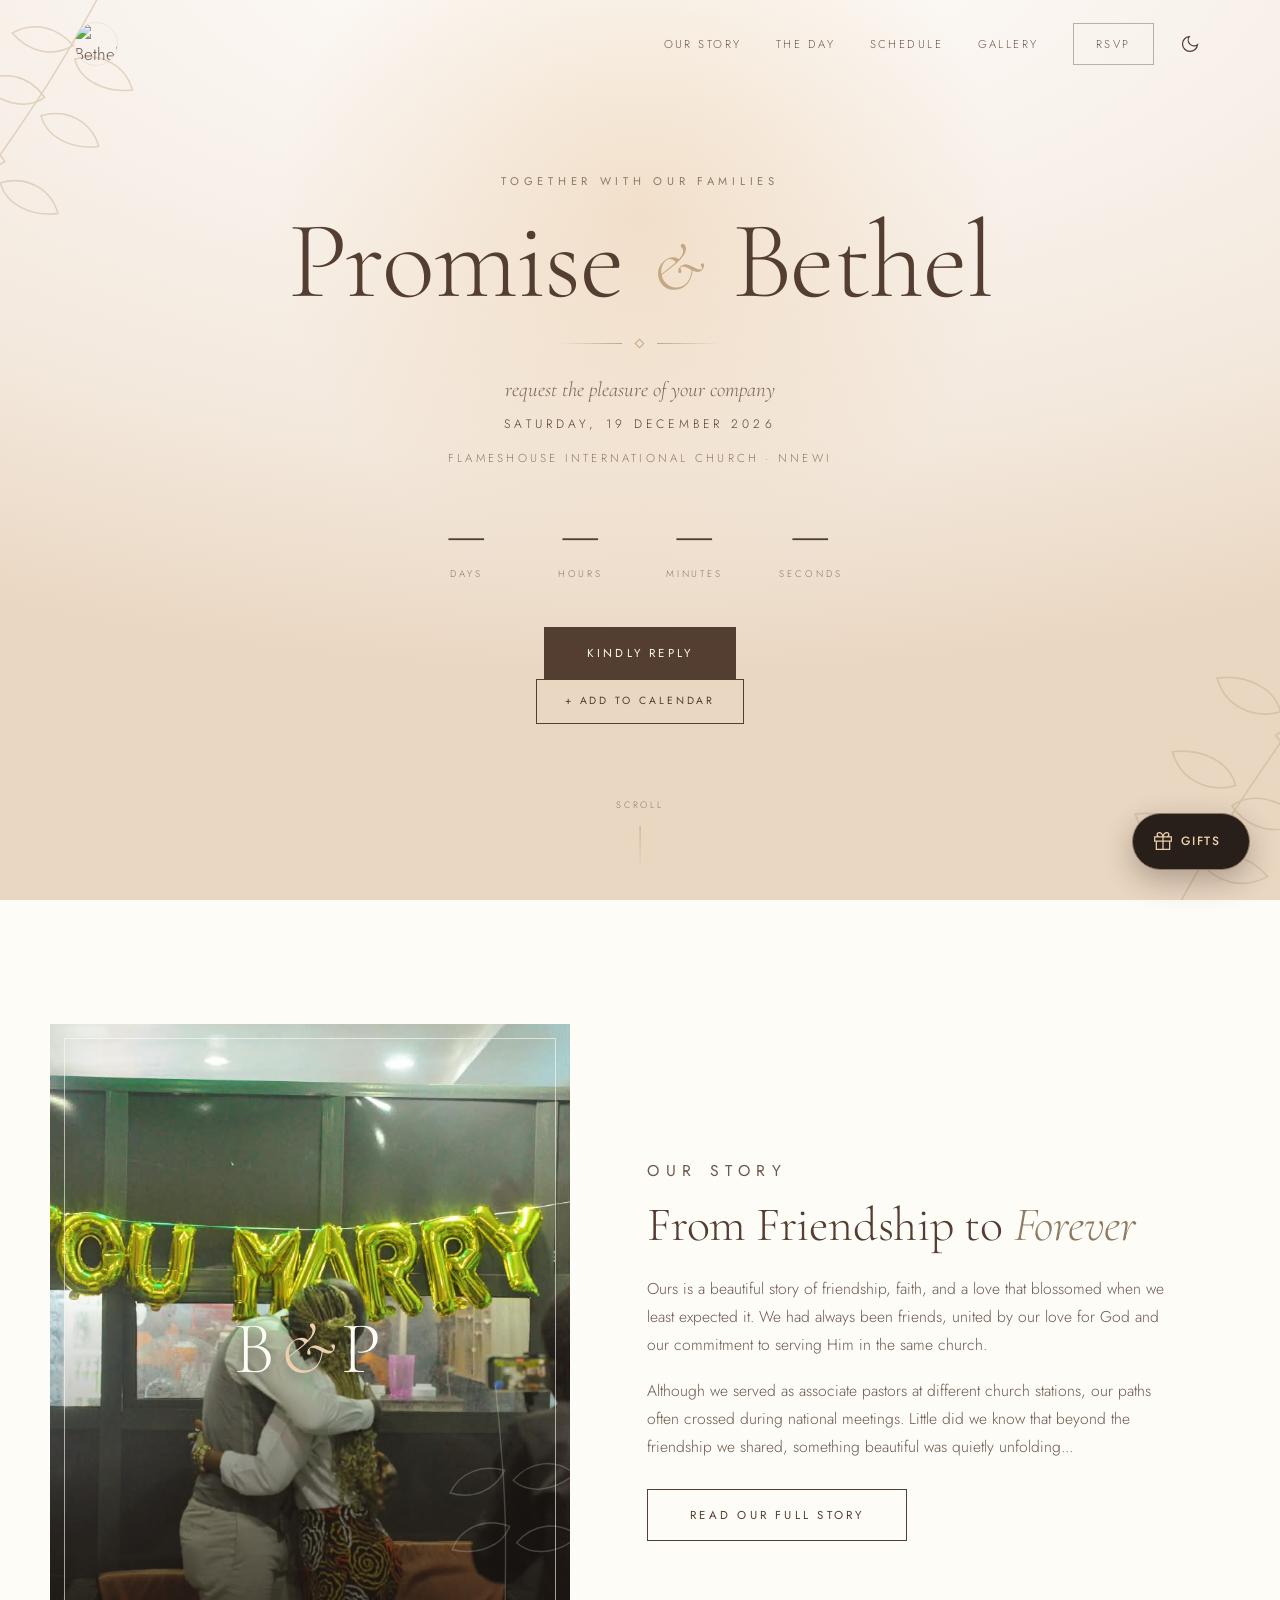
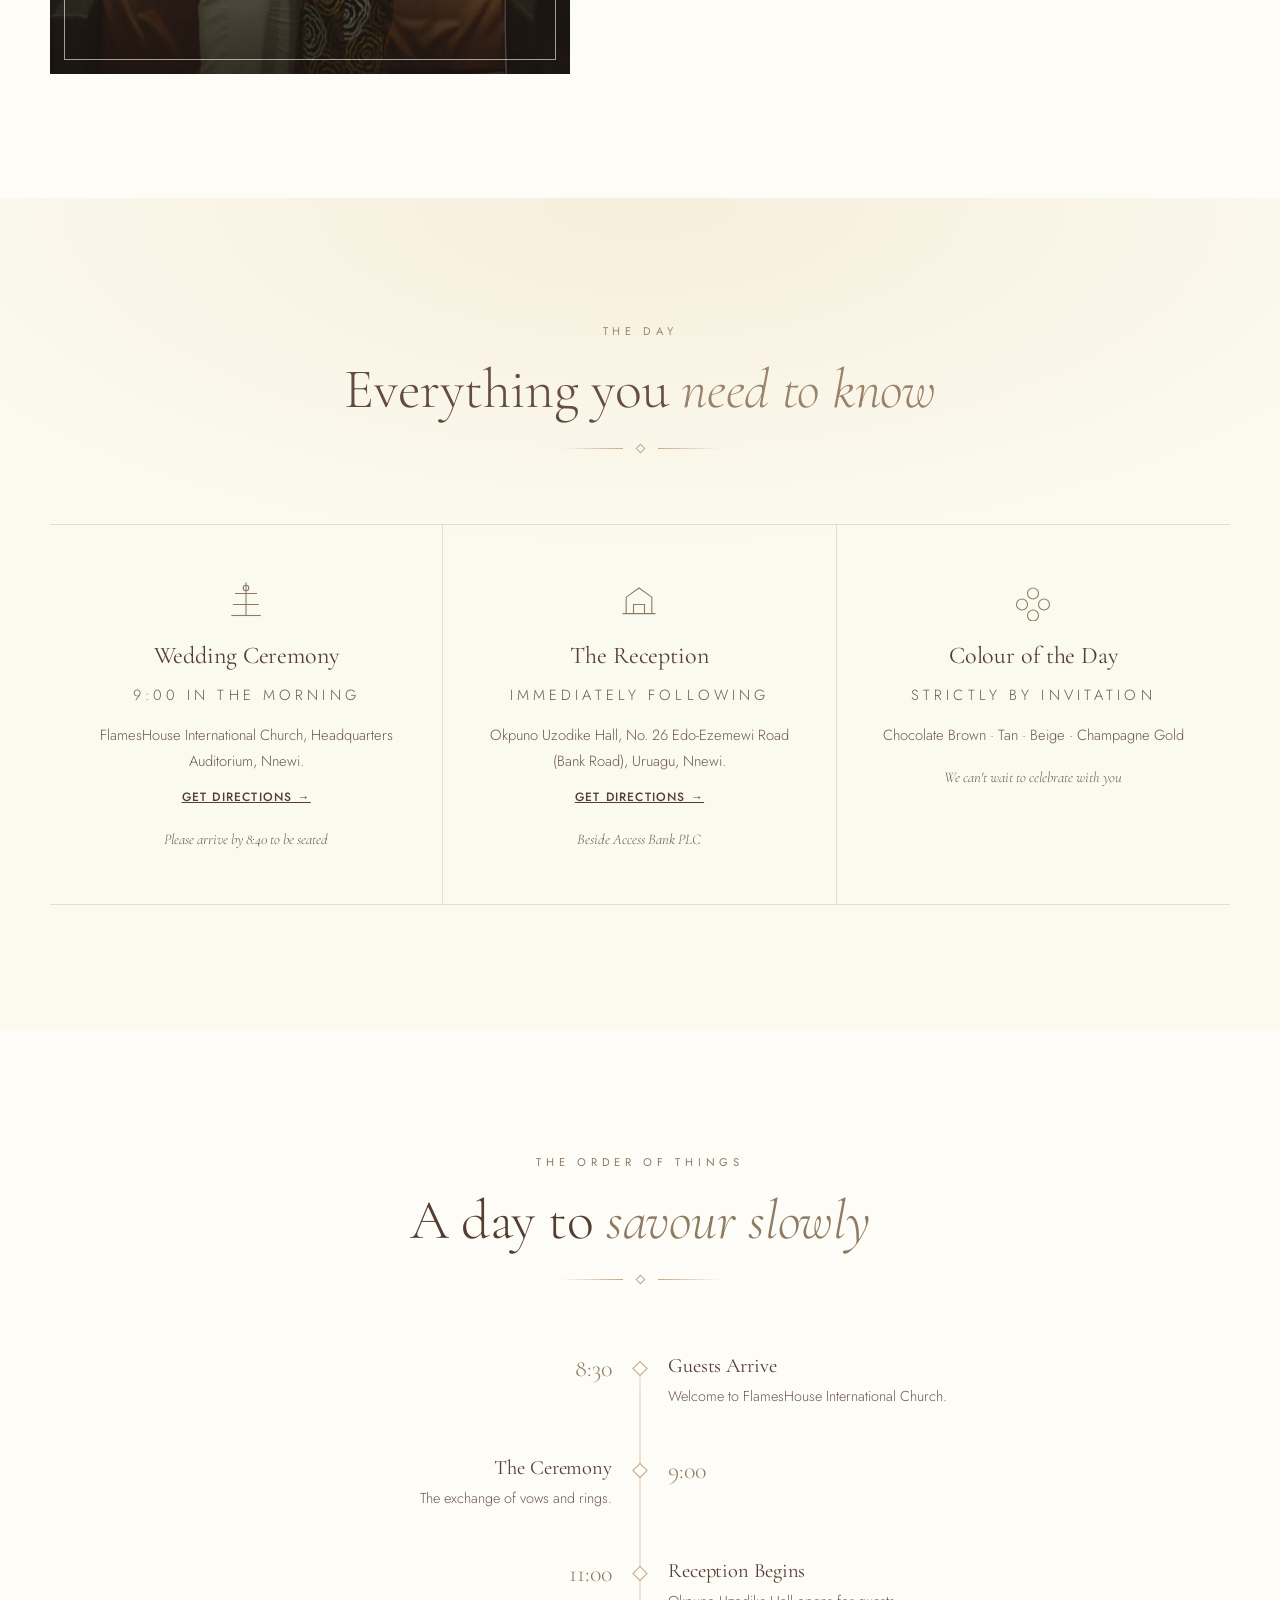
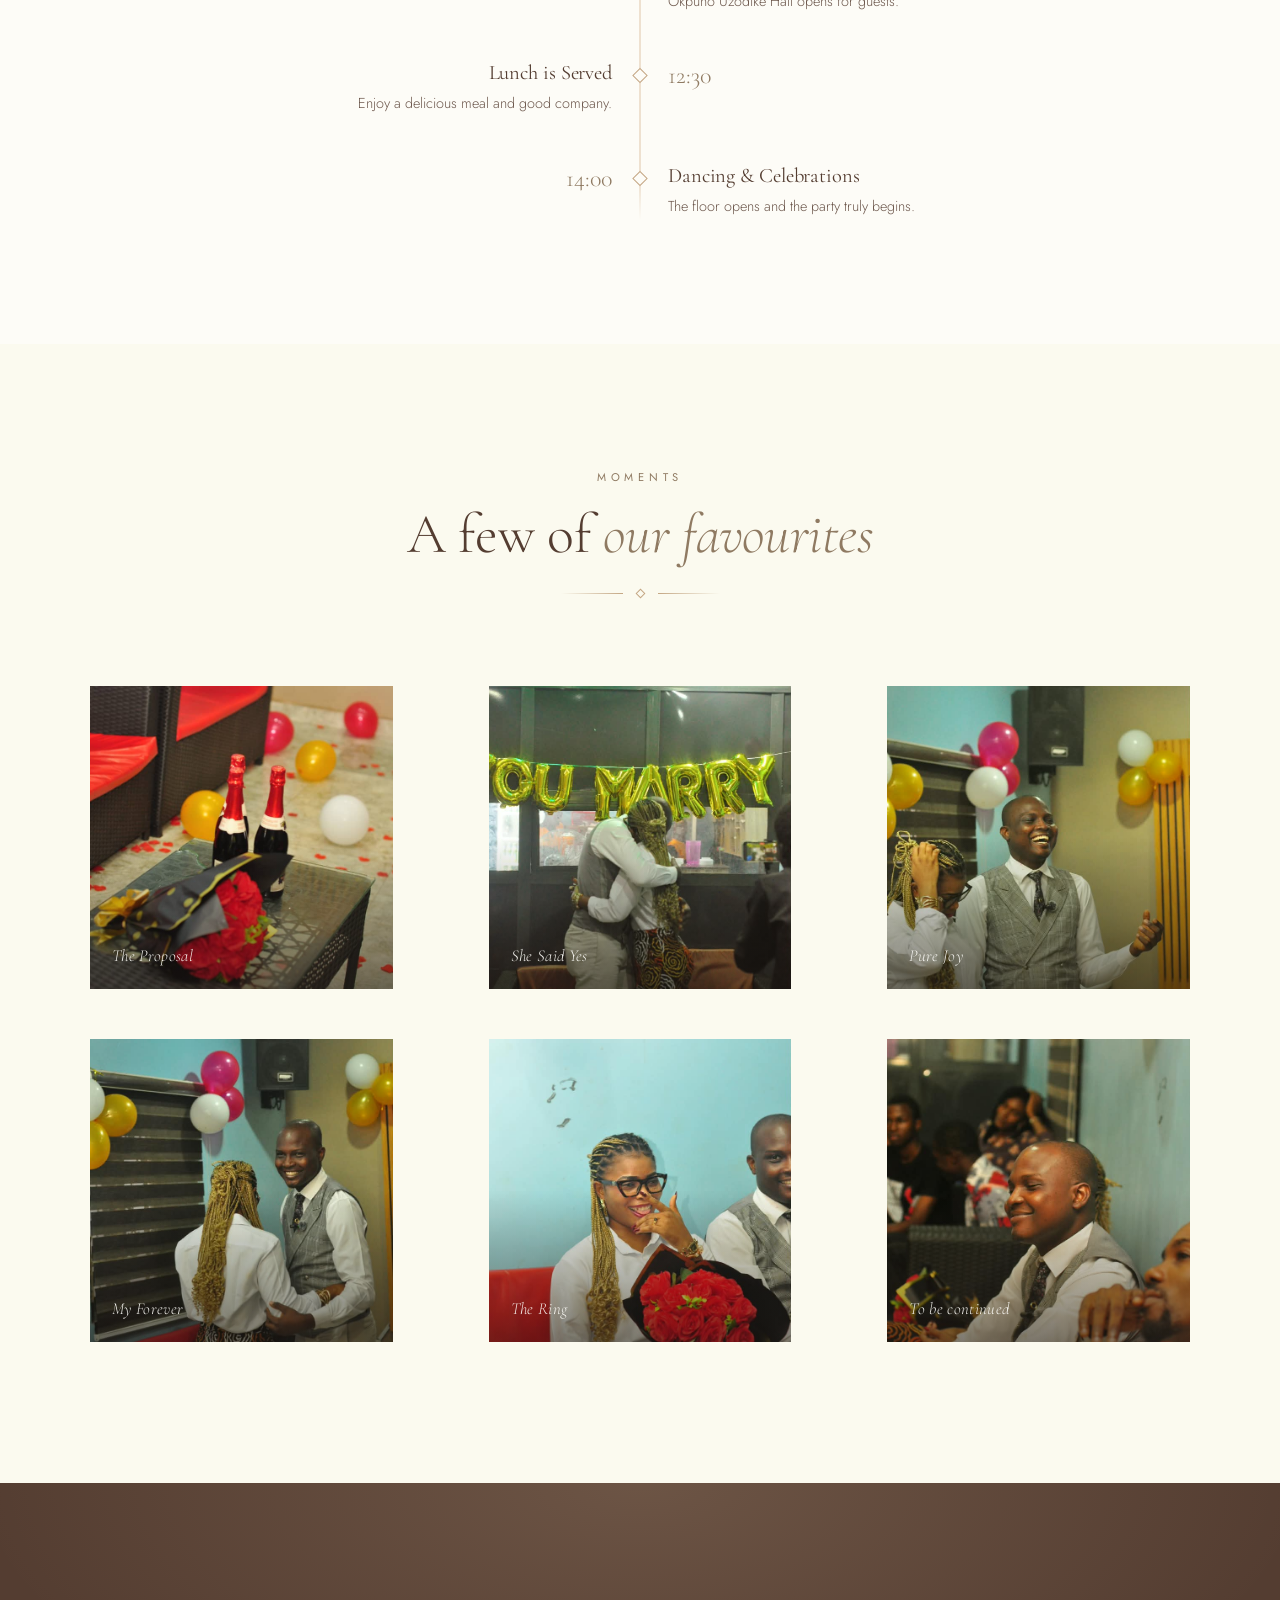
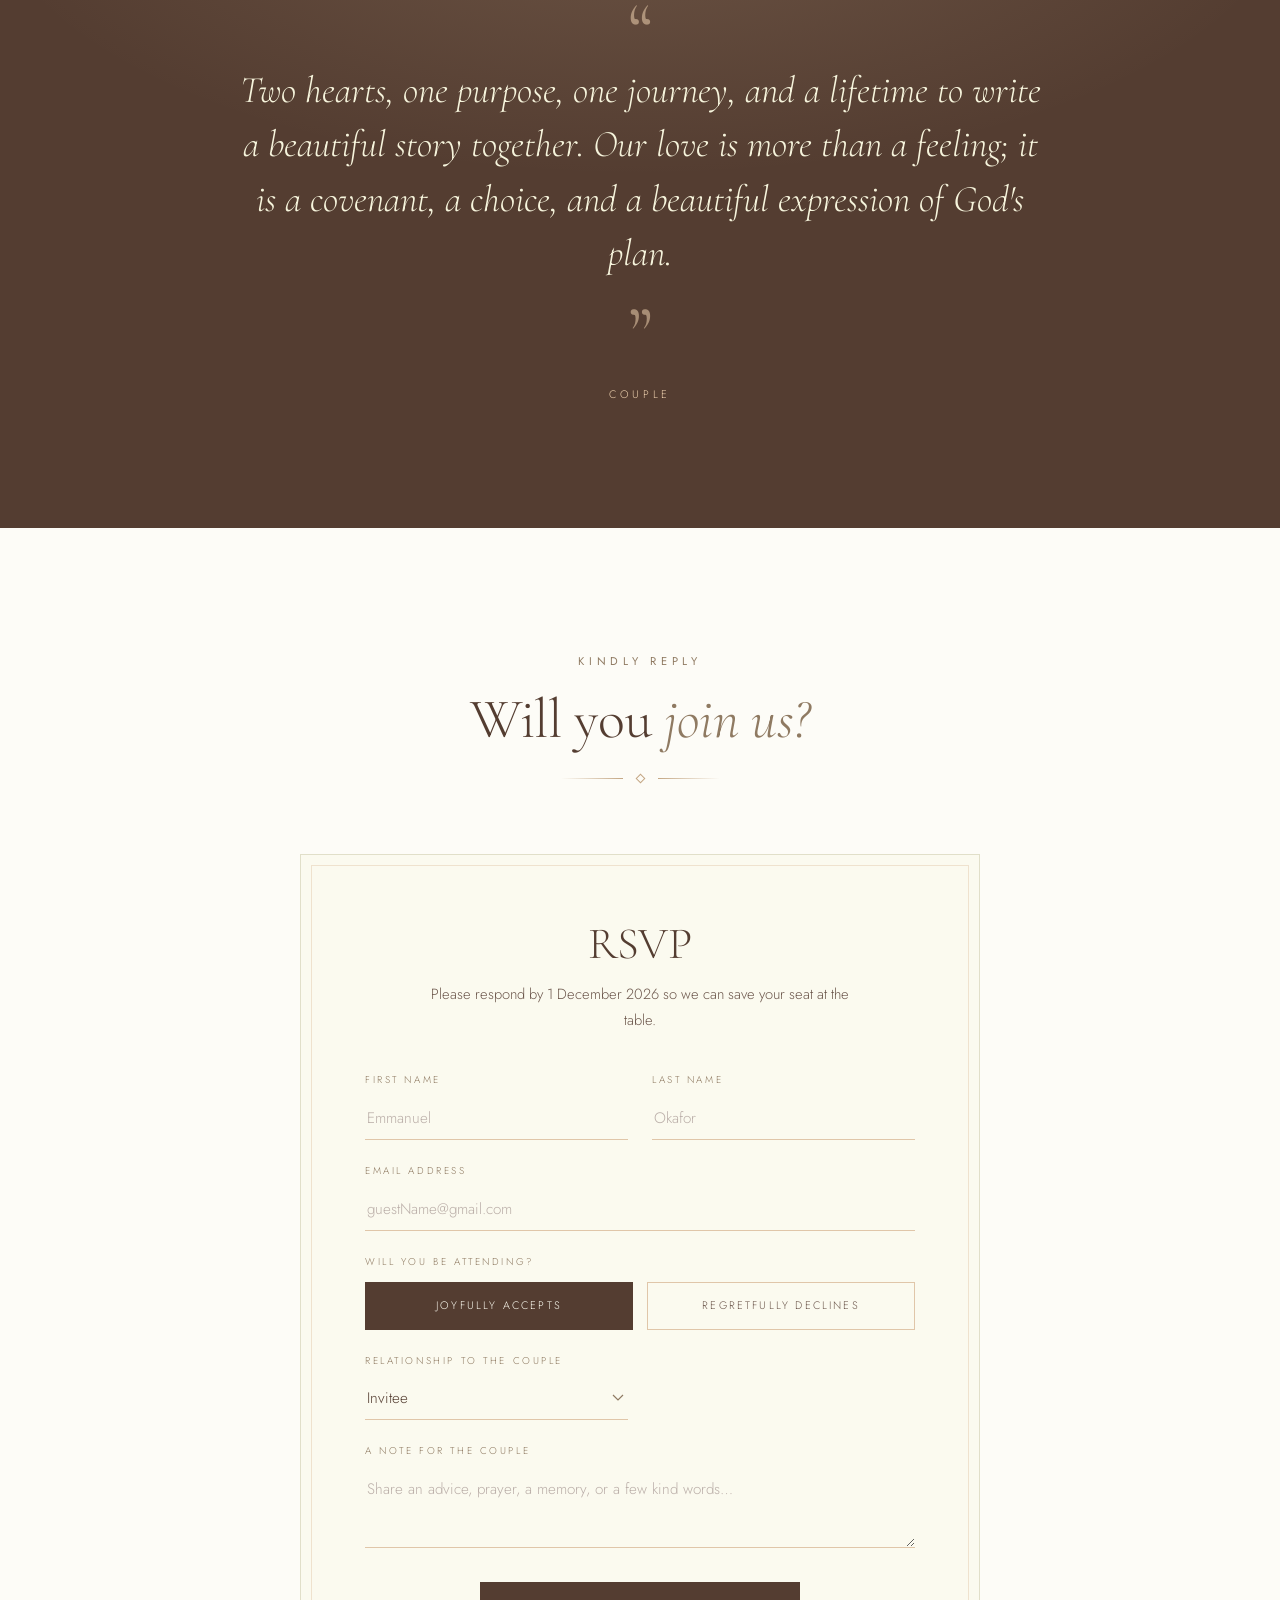
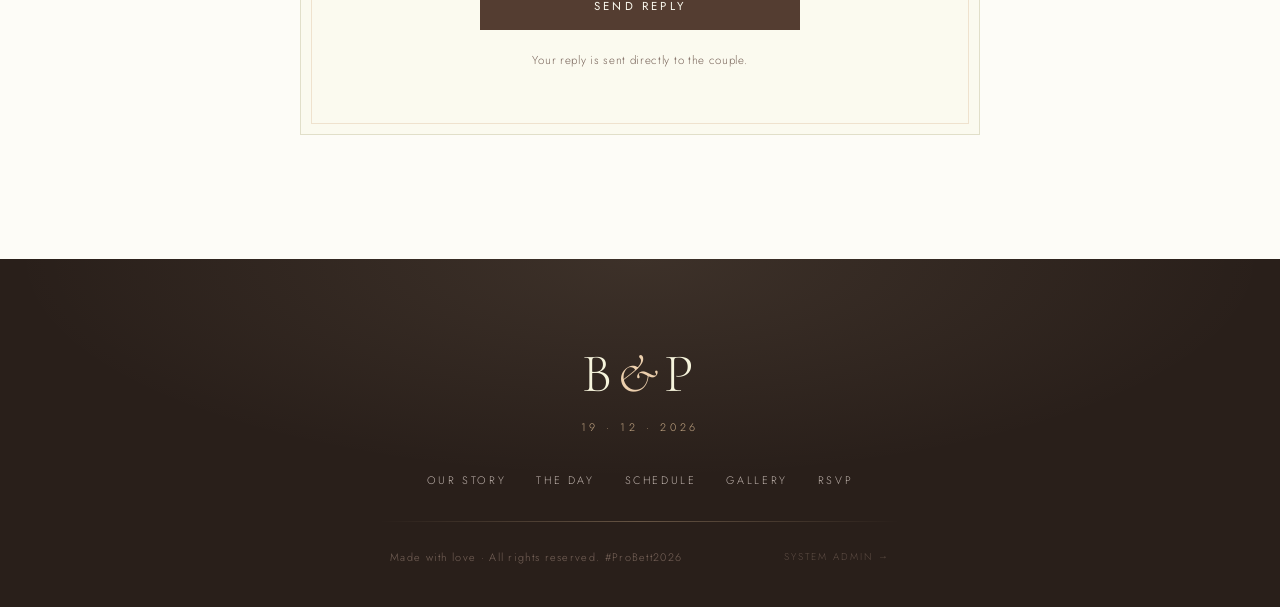
==== index.html @ 08c3052e "added pictures" ====
<!DOCTYPE html>
<html lang="en">
<head>
<meta charset="UTF-8">
<meta name="viewport" content="width=device-width, initial-scale=1">
<title>Promise &amp; Bethel — 19 December 2026</title>
<meta name="description" content="Promise & Bethel are getting married on 19 December 2026 at FlamesHouse International Church, Nnewi.">
  <!-- Open Graph / WhatsApp Link Previews -->
  <meta property="og:type" content="website">
  <meta property="og:title" content="Bethel & Promise — 19 December 2026">
  <meta property="og:description" content="You are cordially invited to celebrate the wedding of Bethel & Promise. Click to view the details and RSVP.">
  <meta property="og:image" content="https://probett-two.vercel.app/assets/images/og-image.png">
  <meta property="og:url" content="https://probett-two.vercel.app/">

<link rel="stylesheet" href="assets/css/style.css">
<link rel="preconnect" href="https://fonts.googleapis.com">
<link rel="preconnect" href="https://fonts.gstatic.com" crossorigin>
<link href="https://fonts.googleapis.com/css2?family=Cormorant+Garamond:ital,wght@0,300;0,400;0,500;0,600;1,300;1,400&family=Jost:wght@300;400;500&display=swap" rel="stylesheet">


</head>
<body>

<!-- ===================== NAV ===================== -->
<!-- Update your navigation container to look like this: -->
<header class="nav" id="nav">
  <div class="nav__inner">
    <a href="#top" class="nav__brand" aria-label="Bethel and Promise Home">
      <img src="assets/images/logo.jpg" alt="Bethel &amp; Promise" class="nav__logo">
    </a>
    
    <div style="display: flex; align-items: center; gap: 20px;">
      <nav class="nav__links" aria-label="Primary">
        <a href="#story">Our Story</a>
        <a href="#details">The Day</a>
        <a href="#schedule">Schedule</a>
        <a href="#gallery">Gallery</a>
        <a href="#rsvp" class="nav__cta">RSVP</a>
      </nav>

      <!-- Minimalist Theme Switcher Button -->
      <button id="themeToggle" class="theme-btn" aria-label="Toggle dark mode">
        <svg class="theme-icon theme-icon--sun" viewBox="0 0 24 24" fill="none" stroke="currentColor" stroke-width="1.5" aria-hidden="true">
          <circle cx="12" cy="12" r="5"/>
          <path d="M12 1v2M12 21v2M4.22 4.22l1.42 1.42M18.36 18.36l1.42 1.42M1 12h2M21 12h2M4.22 19.78l1.42-1.42M18.36 5.64l1.42-1.42"/>
        </svg>
        <svg class="theme-icon theme-icon--moon" viewBox="0 0 24 24" fill="none" stroke="currentColor" stroke-width="1.5" aria-hidden="true">
          <path d="M21 12.79A9 9 0 1 1 11.21 3 7 7 0 0 0 21 12.79z"/>
        </svg>
      </button>
    </div>

    <button class="nav__toggle" id="navToggle" aria-label="Open menu" aria-expanded="false" aria-controls="mobileMenu">
      <span></span><span></span><span></span>
    </button>
  </div>
</header>




<div class="mobile-menu" id="mobileMenu" aria-hidden="true">
  <a href="#story">Our Story</a>
  <a href="#details">The Day</a>
  <a href="#schedule">Schedule</a>
  <a href="#gallery">Gallery</a>
  <a href="registry.html">Registry</a> <!-- NEW -->
  <div class="mobile-menu__rule"></div>
  <a href="#rsvp">RSVP</a>
</div>

<!-- ===================== HERO ===================== -->
<main id="top">
<section class="hero" aria-label="Wedding announcement">
  <svg class="hero__sprig hero__sprig--tl" viewBox="0 0 120 260" fill="none" aria-hidden="true">
    <path d="M60 4C60 4 52 60 44 96C36 132 22 176 14 226" stroke="currentColor" stroke-width="1"/>
    <path d="M52 62C38 54 22 56 12 68C26 76 42 74 52 62Z" stroke="currentColor" stroke-width="1"/>
    <path d="M46 100C32 90 14 92 4 106C20 114 38 112 46 100Z" stroke="currentColor" stroke-width="1"/>
    <path d="M36 148C22 138 4 140 -6 154C10 162 28 160 36 148Z" stroke="currentColor" stroke-width="1"/>
    <path d="M56 70C70 60 88 62 98 76C82 84 64 82 56 70Z" stroke="currentColor" stroke-width="1"/>
    <path d="M48 112C62 102 80 104 90 118C74 126 56 124 48 112Z" stroke="currentColor" stroke-width="1"/>
    <path d="M38 162C52 152 70 154 80 168C64 176 46 174 38 162Z" stroke="currentColor" stroke-width="1"/>
  </svg>
  <svg class="hero__sprig hero__sprig--br" viewBox="0 0 120 260" fill="none" aria-hidden="true">
    <path d="M60 4C60 4 52 60 44 96C36 132 22 176 14 226" stroke="currentColor" stroke-width="1"/>
    <path d="M52 62C38 54 22 56 12 68C26 76 42 74 52 62Z" stroke="currentColor" stroke-width="1"/>
    <path d="M46 100C32 90 14 92 4 106C20 114 38 112 46 100Z" stroke="currentColor" stroke-width="1"/>
    <path d="M36 148C22 138 4 140 -6 154C10 162 28 160 36 148Z" stroke="currentColor" stroke-width="1"/>
    <path d="M56 70C70 60 88 62 98 76C82 84 64 82 56 70Z" stroke="currentColor" stroke-width="1"/>
    <path d="M48 112C62 102 80 104 90 118C74 126 56 124 48 112Z" stroke="currentColor" stroke-width="1"/>
    <path d="M38 162C52 152 70 154 80 168C64 176 46 174 38 162Z" stroke="currentColor" stroke-width="1"/>
  </svg>

  <div class="hero__content">
    <p class="eyebrow reveal">Together with our families</p>
    <h1 class="hero__names reveal" style="--d:.08s">
      Promise <span class="amp">&amp;</span> Bethel
    </h1>
    <div class="divider reveal" style="--d:.14s"><span></span><i></i><span></span></div>
    <p class="hero__sub reveal" style="--d:.18s">request the pleasure of your company</p>
    <p class="hero__date reveal" style="--d:.24s">Saturday, 19 December 2026</p>
<p class="hero__venue reveal" style="--d:.28s">FlamesHouse International Church &middot; Nnewi</p>

    <div class="countdown reveal" id="countdown" style="--d:.34s" aria-label="Countdown to the wedding">
      <div class="countdown__item"><span class="countdown__num" data-unit="days">—</span><span class="countdown__label">Days</span></div>
      <div class="countdown__item"><span class="countdown__num" data-unit="hours">—</span><span class="countdown__label">Hours</span></div>
      <div class="countdown__item"><span class="countdown__num" data-unit="minutes">—</span><span class="countdown__label">Minutes</span></div>
      <div class="countdown__item"><span class="countdown__num" data-unit="seconds">—</span><span class="countdown__label">Seconds</span></div>
    </div>

    <a href="#rsvp" class="btn btn--solid reveal" style="--d:.3s">Kindly Reply</a>
        <div class="reveal" style="--d:.3s; margin-bottom: 24px;">
      <a href="https://calendar.google.com/calendar/render?action=TEMPLATE&text=Bethel+%26+Promise+Wedding&dates=20261219T080000Z/20261219T140000Z&details=We+cordially+invite+you+to+the+wedding+of+Bethel+and+Promise.+We+can%27t+wait+to+celebrate+with+you!&location=FlamesHouse+International+Church,+Nnewi" target="_blank" rel="noopener" class="btn" style="font-size: 0.65rem; padding: 12px 28px;">
        + Add to Calendar
      </a>
    </div>
  </div>

  <div class="scroll-cue" aria-hidden="true">Scroll</div>
</section>

<!-- ===================== STORY ===================== -->
<section class="section" id="story">
  <div class="container story">
        <div class="story__frame reveal">
      <!-- Placeholder image (Flowers & Wine) -->
      <img src="assets/images/image2.jpeg" alt="Bethel & Promise Story" class="story__img" loading="lazy">
      
      <!-- Fixed monogram to B&P -->
      <span class="story__monogram">B<span>&amp;</span>P</span>
      
      <svg class="sprig" viewBox="0 0 120 260" fill="none" aria-hidden="true">
        <path d="M60 4C60 4 52 60 44 96C36 132 22 176 14 226" stroke="currentColor" stroke-width="1"/>
        <path d="M52 62C38 54 22 56 12 68C26 76 42 74 52 62Z" stroke="currentColor" stroke-width="1"/>
        <path d="M46 100C32 90 14 92 4 106C20 114 38 112 46 100Z" stroke="currentColor" stroke-width="1"/>
        <path d="M56 70C70 60 88 62 98 76C82 84 64 82 56 70Z" stroke="currentColor" stroke-width="1"/>
        <path d="M48 112C62 102 80 104 90 118C74 126 56 124 48 112Z" stroke="currentColor" stroke-width="1"/>
      </svg>
    </div>

    <div class="story__body reveal" style="--d:.1s">
      <p class="eyebrow">Our Story</p>
      <h2>From Friendship to <em>Forever</em></h2>
      
      <p>Ours is a beautiful story of friendship, faith, and a love that blossomed when we least expected it. We had always been friends, united by our love for God and our commitment to serving Him in the same church.</p>
      
      <p>Although we served as associate pastors at different church stations, our paths often crossed during national meetings. Little did we know that beyond the friendship we shared, something beautiful was quietly unfolding...</p>
      
      <a href="our_story.html" class="btn" style="margin-top: 10px;">Read Our Full Story</a>
    </div>
  </div>
</section>

<!-- ===================== DETAILS ===================== -->
<section class="section details" id="details">
  <div class="container">
    <div class="sec-head reveal">
      <p class="eyebrow">The Day</p>
      <h2 class="sec-title">Everything you <em>need to know</em></h2>
      <div class="divider"><span></span><i></i><span></span></div>
    </div>

    <div class="details__grid">
            <!-- Ceremony Card -->
      <article class="detail-card reveal">
        <div class="detail-card__icon">
          <svg viewBox="0 0 48 48" fill="none" stroke="currentColor" stroke-width="1.2" aria-hidden="true">
            <path d="M24 6v36M12 18h24M10 30h28"/>
            <circle cx="24" cy="12" r="3"/>
            <path d="M8 42h32"/>
          </svg>
        </div>
        <h3>Wedding Ceremony</h3>
        <p class="detail-card__time">9:00 in the morning</p>
        <p>FlamesHouse International Church, Headquarters Auditorium, Nnewi.</p>
        <a href="https://maps.google.com/?q=FlamesHouse+International+Church,+Nnewi" target="_blank" rel="noopener" style="display: inline-block; margin-top: 12px; font-size: 0.75rem; text-transform: uppercase; letter-spacing: 0.1em; color: var(--choco); text-decoration: underline; font-weight: 500;">Get Directions &rarr;</a>
        <p class="detail-card__note">Please arrive by 8:40 to be seated</p>
      </article>

      <!-- Reception Card -->
      <article class="detail-card reveal" style="--d:.08s">
        <div class="detail-card__icon">
          <svg viewBox="0 0 48 48" fill="none" stroke="currentColor" stroke-width="1.2" aria-hidden="true">
            <path d="M10 40V22l14-10 14 10v18"/>
            <path d="M18 40V30h12v10"/>
            <path d="M6 40h36"/>
          </svg>
        </div>
        <h3>The Reception</h3>
        <p class="detail-card__time">Immediately following</p>
        <p>Okpuno Uzodike Hall, No. 26 Edo-Ezemewi Road (Bank Road), Uruagu, Nnewi.</p>
        <a href="https://maps.google.com/?q=Okpuno+Uzodike+Hall,+Nnewi" target="_blank" rel="noopener" style="display: inline-block; margin-top: 12px; font-size: 0.75rem; text-transform: uppercase; letter-spacing: 0.1em; color: var(--choco); text-decoration: underline; font-weight: 500;">Get Directions &rarr;</a>
        <p class="detail-card__note">Beside Access Bank PLC</p>
      </article>

      <!-- Colors Card (Replacing Getting There) -->
      <article class="detail-card reveal" style="--d:.16s">
        <div class="detail-card__icon">
          <svg viewBox="0 0 48 48" fill="none" stroke="currentColor" stroke-width="1.2" aria-hidden="true">
            <path d="M12 36a6 6 0 1 0 0-12 6 6 0 0 0 0 12Z"/>
            <path d="M24 24a6 6 0 1 0 0-12 6 6 0 0 0 0 12Z"/>
            <path d="M36 36a6 6 0 1 0 0-12 6 6 0 0 0 0 12Z"/>
            <path d="M24 48a6 6 0 1 0 0-12 6 6 0 0 0 0 12Z"/>
          </svg>
        </div>
        <h3>Colour of the Day</h3>
        <p class="detail-card__time">Strictly by invitation</p>
        <p>Chocolate Brown &middot; Tan &middot; Beige &middot; Champagne Gold</p>
        <p class="detail-card__note">We can't wait to celebrate with you</p>
      </article>
    </div>
  </div>
</section>

<!-- ===================== SCHEDULE ===================== -->
<section class="section schedule" id="schedule">
  <div class="container">
    <div class="sec-head reveal">
      <p class="eyebrow">The Order of Things</p>
      <h2 class="sec-title">A day to <em>savour slowly</em></h2>
      <div class="divider"><span></span><i></i><span></span></div>
    </div>

    <div class="timeline">
            <div class="tl-item reveal">
        <div class="tl-item__dot"></div>
        <div class="tl-item__time">8:30</div>
        <div class="tl-item__body">
          <h3>Guests Arrive</h3>
          <p>Welcome to FlamesHouse International Church.</p>
        </div>
      </div>

      <div class="tl-item reveal" style="--d:.06s">
        <div class="tl-item__dot"></div>
        <div class="tl-item__time">9:00</div>
        <div class="tl-item__body">
          <h3>The Ceremony</h3>
          <p>The exchange of vows and rings.</p>
        </div>
      </div>

      <div class="tl-item reveal" style="--d:.12s">
        <div class="tl-item__dot"></div>
        <div class="tl-item__time">11:00</div>
        <div class="tl-item__body">
          <h3>Reception Begins</h3>
          <p>Okpuno Uzodike Hall opens for guests.</p>
        </div>
      </div>

      <div class="tl-item reveal" style="--d:.18s">
        <div class="tl-item__dot"></div>
        <div class="tl-item__time">12:30</div>
        <div class="tl-item__body">
          <h3>Lunch is Served</h3>
          <p>Enjoy a delicious meal and good company.</p>
        </div>
      </div>

      <div class="tl-item reveal" style="--d:.24s">
        <div class="tl-item__dot"></div>
        <div class="tl-item__time">14:00</div>
        <div class="tl-item__body">
          <h3>Dancing &amp; Celebrations</h3>
          <p>The floor opens and the party truly begins.</p>
        </div>
      </div>
    </div>
  </div>
</section>

<!-- ===================== GALLERY ===================== -->
<section class="section gallery" id="gallery">
  <div class="container">
    <div class="sec-head reveal">
      <p class="eyebrow">Moments</p>
      <h2 class="sec-title">A few of <em>our favourites</em></h2>
      <div class="divider"><span></span><i></i><span></span></div>
    </div>

    <div class="gallery__grid">
      <figure class="gallery__item gallery__item--a reveal">
        <img src="assets/images/image1.jpeg" alt="Champagne and roses" loading="lazy">
        <span>The Proposal</span>
      </figure>
      
      <figure class="gallery__item gallery__item--b reveal" style="--d:.06s">
        <img src="assets/images/image2.jpeg" alt="She said yes" loading="lazy">
        <span>She Said Yes</span>
      </figure>
      
      <figure class="gallery__item gallery__item--c reveal" style="--d:.12s">
        <img src="assets/images/image3.jpeg" alt="Laughing together" loading="lazy">
        <span>Pure Joy</span>
      </figure>
      
      <figure class="gallery__item gallery__item--d reveal" style="--d:.18s">
        <img src="assets/images/image4.jpeg" alt="Embracing" loading="lazy">
        <span>My Forever</span>
      </figure>
      
      <figure class="gallery__item gallery__item--e reveal" style="--d:.24s">
        <img src="assets/images/image7.jpeg" alt="Showing the ring" loading="lazy">
        <span>The Ring</span>
      </figure>
      
      <figure class="gallery__item gallery__item--f reveal" style="--d:.3s">
        <img src="assets/images/image9.jpeg" alt="Celebrating together" loading="lazy">
        <span>To be continued</span>
      </figure>
    </div>
  </div>
</section>

<!-- ===================== QUOTE ===================== -->
<section class="section quote">
  <div class="container quote__inner reveal">
    <span class="quote__mark" aria-hidden="true">&ldquo;</span>
    <blockquote>Two hearts, one purpose, one journey, and a lifetime to write a beautiful story together. Our love is more than a feeling; it is a covenant, a choice, and a beautiful expression of God's plan.</blockquote><br>
    <span class="quote__mark" aria-hidden="true">&rdquo;</span>
    <cite>Couple</cite>
  </div>
</section>

<!-- ===================== RSVP ===================== -->
<section class="section rsvp" id="rsvp">
  <div class="container">
    <div class="sec-head reveal">
      <p class="eyebrow">Kindly Reply</p>
      <h2 class="sec-title">Will you <em>join us?</em></h2>
      <div class="divider"><span></span><i></i><span></span></div>
    </div>

    <div class="rsvp__wrap reveal">
      <div class="rsvp__head">
        <h2>RSVP</h2>
        <p>Please respond by 1 December 2026 so we can save your seat at the table.</p>
      </div>

      <form id="rsvpForm" novalidate>
        <div class="form-grid">
          <div class="field">
            <label for="firstName">First name</label>
            <input type="text" id="firstName" name="firstName" placeholder="Emmanuel" required>
          </div>
          <div class="field">
            <label for="lastName">Last name</label>
            <input type="text" id="lastName" name="lastName" placeholder="Okafor" required>
          </div>
          <div class="field field--full">
            <label for="email">Email address</label>
            <input type="email" id="email" name="email" placeholder="guestName@gmail.com" required>
          </div>
          <div class="field field--full">
            <label>Will you be attending?</label>
            <div class="radio-row">
              <label class="radio-pill">
                <input type="radio" name="attending" value="yes" checked>
                <span>Joyfully accepts</span>
              </label>
              <label class="radio-pill">
                <input type="radio" name="attending" value="no">
                <span>Regretfully declines</span>
              </label>
            </div>
          </div>
          <div class="field">
            <label for="relationship">Relationship to the couple</label>
              <select id="relationship" name="relationship">
                <option value="groom_friend">Groom's friend</option>
                <option value="bride_friend">Bride's friend</option>
                <option value="fhi_member">Member of FHI</option>
                <option value="invitee" selected>Invitee</option>
                <option value="minister">Minister</option>
                <option value="official">Official</option>
                <option value="groom_family">Groom's Family</option>
                <option value="bride_family">Bride's Family</option>
              </select>
          </div>
          
          <div class="field field--full">
            <label for="message">A note for the couple</label>
            <textarea id="message" name="message" placeholder="Share an advice, prayer, a memory, or a few kind words…" ></textarea>
          </div>
        </div>

        <div class="rsvp__submit">
          <button type="submit" class="btn btn--solid">Send Reply</button>
        </div>
        <p class="form-note">Your reply is sent directly to the couple.</p>
      </form>

        <div class="form-success" id="formSuccess" role="status" aria-live="polite">
        <h3>Thank you, <span id="successName">friend</span>.</h3>
        <p>Your reply has been noted with joy. We cannot wait to celebrate with you.</p>
        <p style="margin-top: 16px; font-size: 0.85rem;">
          <a href="registry.html" style="color: var(--tan-600); text-decoration: underline; font-weight: 400;">View our Gift Registry &rarr;</a>
        </p>
      </div>
    </div>
  </div>
</section>
</main>

<!-- ===================== FOOTER ===================== -->
<footer class="footer">
  <div class="footer__inner">
    <div class="footer__mono">B<span>&amp;</span>P</div>
    <p class="footer__date">19 &middot; 12 &middot; 2026</p>
    
    <div class="footer__links">
      <a href="#story">Our Story</a>
      <a href="#details">The Day</a>
      <a href="#schedule">Schedule</a>
      <a href="#gallery">Gallery</a>
      <a href="#rsvp">RSVP</a>
    </div>

    <div class="footer__rule"></div>

    <div class="footer__meta-row" style="display: flex; justify-content: space-between; align-items: center; width: 100%; max-width: 520px; margin: 0 auto; padding: 0 10px;">
      <p class="footer__copy">Made with love &middot; All rights reserved. #ProBett2026</p>
   
      
      <a href="admin-login.html" class="footer__admin-link" style="font-size: .62rem; letter-spacing: .2em; text-transform: uppercase; color: var(--choco-300); transition: color .35s var(--ease);">
        System Admin &rarr;
      </a>
    </div>
  </div>
</footer><!-- Failsafe: only fires if main.js hasn't revealed anything within 1.2s -->
<script>
  setTimeout(function(){
    if (document.querySelectorAll('.reveal.in').length === 0) {
      document.querySelectorAll('.reveal').forEach(function(el){ el.classList.add('in'); });
    }
  }, 1200);
</script>
<script src="https://unpkg.com/@supabase/supabase-js@2"></script>
<script src="assets/js/supabase.js"></script>
<script src="assets/js/main.js"></script>

  <!-- FLOATING REGISTRY BUTTON (Desktop/Tablet) -->
  <a href="registry.html" class="floating-registry" id="floatingRegistry">
    <svg class="floating-registry__icon" viewBox="0 0 24 24" fill="none" stroke="currentColor" stroke-width="1.5">
      <path d="M20 12v10H4V12M2 7h20v5H2zM12 22V7M12 7H7.5a2.5 2.5 0 0 1 0-5C11 2 12 7 12 7zM12 7h4.5a2.5 2.5 0 0 0 0-5C13 2 12 7 12 7z"/>
    </svg>
    <span class="floating-registry__label">Gifts</span>
    <span class="floating-registry__text">Your presence is enough, but if you wish to bless us...</span>
  </a>
</body>
</html>
---- assets/css/style.css ----
:root{
  /* chocolate */
  --choco-900:#191310;
  --choco-800:#291f1a;
  --choco-700:#352821;
  --choco-600:#3b2c24;
  --choco-500:#47342a;
  --choco:#543D31;
  --choco-400:#6d584d;
  --choco-300:#79655b;
  --choco-200:#bbafa9;
  --choco-100:#e3dedc;

  /* tan */
  --tan-100:#f3e8dc;
  --tan-200:#ead7c2;
  --tan-300:#e0c6a9;
  --tan:#D6B690;
  --tan-400:#c4a784;
  --tan-600:#8f7a62;

  /* beige */
  --beige-50:#fdfcf7;
  --beige-100:#fbfaef;
  --beige-200:#f6f4dc;
  --beige-300:#e1dfc9;

  /* champagne gold */
  --gold:#ECCFAD;
  --gold-300:#d8bd9e;

  --serif:'Cormorant Garamond',Georgia,'Times New Roman',serif;
  --sans:'Jost',-apple-system,BlinkMacSystemFont,'Segoe UI',sans-serif;
  --max:1180px;
  --ease:cubic-bezier(.22,.68,.28,1);
}

/* ============================================================
   BASE
   ============================================================ */
*,*::before,*::after{box-sizing:border-box;}
html{scroll-behavior:smooth;-webkit-text-size-adjust:100%;}
body{
  margin:0;
  font-family:var(--sans);
  font-weight:300;
  font-size:17px;
  line-height:1.78;
  color:var(--choco-400);
  background:var(--beige-50);
  overflow-x:hidden;
  -webkit-font-smoothing:antialiased;
}
body.no-scroll{overflow:hidden;}
img,svg{display:block;max-width:100%;}
a{color:inherit;text-decoration:none;}
button{font-family:inherit;}
h1,h2,h3,h4{
  font-family:var(--serif);
  font-weight:400;
  color:var(--choco);
  margin:0;
  line-height:1.12;
  letter-spacing:-.005em;
}
p{margin:0;}
section[id]{scroll-margin-top:84px;}

/* ============================================================
   HELPERS
   ============================================================ */
.container{max-width:var(--max);margin:0 auto;width:100%;}
.section{padding:clamp(72px,10vw,124px) 24px;position:relative;}

.eyebrow{
  font-family:var(--sans);
  font-size:.7rem;
  font-weight:400;
  letter-spacing:.42em;
  text-transform:uppercase;
  color:var(--tan-600);
  margin-bottom:16px;
}
.sec-head{text-align:center;max-width:740px;margin:0 auto clamp(42px,6vw,72px);}
.sec-title{font-size:clamp(2rem,4.6vw,3.5rem);font-weight:300;}
.sec-title em{font-style:italic;color:var(--tan-600);}

.divider{display:flex;align-items:center;justify-content:center;gap:14px;margin:24px auto;}
.divider span{display:block;height:1px;width:62px;background:linear-gradient(90deg,transparent,var(--tan-400));}
.divider span:last-child{background:linear-gradient(90deg,var(--tan-400),transparent);}
.divider i{display:block;width:7px;height:7px;border:1px solid var(--tan-400);transform:rotate(45deg);}
.divider--light span{background:linear-gradient(90deg,transparent,rgba(236,207,173,.7));}
.divider--light span:last-child{background:linear-gradient(90deg,rgba(236,207,173,.7),transparent);}
.divider--light i{border-color:rgba(236,207,173,.7);}

/* buttons */
.btn{
  display:inline-block;
  padding:15px 42px;
  font-family:var(--sans);
  font-size:.72rem;
  font-weight:400;
  letter-spacing:.28em;
  text-transform:uppercase;
  border:1px solid var(--choco);
  color:var(--choco);
  background:transparent;
  cursor:pointer;
  transition:background .45s var(--ease),color .45s var(--ease),border-color .45s var(--ease),transform .45s var(--ease);
}
.btn:hover{background:var(--choco);color:var(--beige-100);}
.btn--solid{background:var(--choco);color:var(--beige-100);}
.btn--solid:hover{background:var(--choco-700);border-color:var(--choco-700);}
.btn--gold{background:var(--gold);border-color:var(--gold);color:var(--choco-700);}
.btn--gold:hover{background:var(--beige-200);border-color:var(--beige-200);color:var(--choco-700);}
.btn--solid:active{transform: scale(1.1);}

/* reveal */
.reveal{
  opacity:0;
  transform:translateY(26px);
  transition:opacity .95s var(--ease),transform .95s var(--ease);
  transition-delay:var(--d,0s);
}
.reveal.in{opacity:1;transform:none;}

/* ============================================================
   NAVIGATION
   ============================================================ */
.nav {
  position: fixed;
  top: 0;
  left: 0;
  width: 100%;
  z-index: 100;
  padding: 22px 0;
  transition: top .45s var(--ease), padding .45s var(--ease), background .45s var(--ease), box-shadow .45s var(--ease);
}

.nav.is-scrolled {
  top: 30px;
  padding: 10px 0;
}

.nav__inner {
  max-width: var(--max);
  margin: 0 auto;
  padding: 0 24px;
  display: flex;
  align-items: center;
  justify-content: space-between;
  gap: 24px;
  width: 100%;
  transition: background .45s var(--ease), padding .45s var(--ease), border-radius .45s var(--ease), border .45s var(--ease), box-shadow .45s var(--ease);
}

.nav.is-scrolled .nav__inner {
  background: rgba(253, 252, 247, 0.95);
  -webkit-backdrop-filter: blur(14px);
  backdrop-filter: blur(14px);
  padding: 10px 24px;
  border-radius: 100px;
  border: 1px solid rgba(84, 61, 49, 0.12);
  box-shadow: 0 12px 34px rgba(84, 61, 49, 0.06);
}
/* Brand Identity Custom Logo */
.nav__logo {
  height: 44px;
  width: 44px;
  object-fit: cover;
  border-radius: 50%;
  border: 1px solid rgba(236, 207, 173, 0.4);
  display: block;
  transition: transform 0.3s var(--ease);
  
  /* THE FIX: Force it to stay a perfect circle and never shrink */
  flex-shrink: 0; 
  aspect-ratio: 1 / 1; 
}
/* ============================================================
   MOBILE FIXES FOR ADMIN PORTAL NAVIGATION
   ============================================================ */
   
/* 1. Lock the logo's parent container so it never crushes */
.nav__brand {
  flex-shrink: 0;
  display: block;
}

/* Force the logo to maintain its exact size */
.nav__logo {
  min-width: 44px;
  min-height: 44px;
}

/* 2. On smaller screens, hide the long email to save space */
@media (max-width: 820px) {
  /* Hide the email badge on mobile */
  .admin-user-badge {
    display: none !important;
  }
  
  /* Tighten the gap on the right side */
  .nav__inner > div {
    gap: 12px !important;
  }
  
  /* Make the Sign Out button slightly smaller so it fits */
  #logoutBtn {
    padding: 8px 12px !important;
    font-size: 0.6rem !important;
  }
}
.nav__logo:hover {
  transform: scale(1.05);
}

.nav__links {
  display: flex;
  align-items: center;
  gap: 34px;
}
.nav__links a {
  font-size: .71rem;
  letter-spacing: .22em;
  text-transform: uppercase;
  color: var(--choco-400);
  position: relative;
  padding: 4px 0;
  transition: color .35s var(--ease);
}
.nav__links a::after {
  content: '';
  position: absolute;
  left: 0; bottom: 0;
  width: 0; height: 1px;
  background: var(--tan-400);
  transition: width .4s var(--ease);
}
.nav__links a:hover { color: var(--choco); }
.nav__links a:hover::after { width: 100%; }
.nav__links .nav__cta {
  border: 1px solid var(--choco-200);
  padding: 10px 22px;
  transition: background .4s var(--ease), color .4s var(--ease), border-color .4s var(--ease);
}
.nav__links .nav__cta::after { display: none; }
.nav__links .nav__cta:hover { background: var(--choco); color: var(--beige-100); border-color: var(--choco); }

.nav__toggle {
  display: none;
  position: relative;
  width: 36px;
  height: 36px;
  padding: 0;
  background: none;
  border: 0;
  cursor: pointer;
}
.nav__toggle span {
  position: absolute;
  left: 5px;
  width: 26px;
  height: 1px;
  background: var(--choco);
  transition: transform .4s var(--ease), opacity .3s var(--ease), top .4s var(--ease);
}
.nav__toggle span:nth-child(1) { top: 12px; }
.nav__toggle span:nth-child(2) { top: 18px; }
.nav__toggle span:nth-child(3) { top: 24px; }
.nav__toggle.is-open span:nth-child(1) { top: 18px; transform: rotate(45deg); }
.nav__toggle.is-open span:nth-child(2) { opacity: 0; }
.nav__toggle.is-open span:nth-child(3) { top: 18px; transform: rotate(-45deg); }

/* mobile menu (Cleaned up duplicate) */
.mobile-menu{
  position:fixed;
  inset:0;
  z-index:99;
  background:var(--beige-100);
  display:flex;
  flex-direction:column;
  align-items:center;
  justify-content:center;
  gap:4px;
  opacity:0;
  visibility:hidden;
  transition:opacity .45s var(--ease),visibility .45s;
}
.mobile-menu.is-open{opacity:1;visibility:visible;}
.mobile-menu a{
  font-family:var(--serif);
  font-size:2rem;
  color:var(--choco);
  padding:9px 0;
  transition:color .3s;
}
.mobile-menu a:hover{color:var(--tan-600);}
.mobile-menu .mobile-menu__rule{
  width:52px;height:1px;
  background:var(--tan-300);
  margin:22px 0;
}

/* ============================================================
   HERO
   ============================================================ */
.hero{
  position:relative;
  min-height:100svh;
  display:grid;
  place-items:center;
  padding:130px 24px 110px;
  text-align:center;
  overflow:hidden;
  background: radial-gradient(120% 85% at 50% -10%, #fefdfa 0%, #f9f3ed 38%, #f3e8dc 72%, #ead7c2 100%);
}
.hero::before{
  content:'';
  position:absolute;
  width:min(760px,110vw);
  aspect-ratio:1;
  border-radius:50%;
  background:radial-gradient(circle,rgba(236,207,173,.55),rgba(236,207,173,0) 68%);
  top:-18%;
  left:50%;
  transform:translateX(-50%);
  pointer-events:none;
}
.hero__content{position:relative;z-index:2;max-width:900px;}

.hero__names{
  font-size:clamp(2.6rem,8.6vw,7rem);
  font-weight:300;
  line-height:.98;
  color:var(--choco);
  letter-spacing:-.015em;
}
.hero__names .amp{
  display:inline-block;
  font-style:italic;
  font-size:.62em;
  color:var(--tan-400);
  transform:translateY(-.1em);
  margin:0 .08em;
}
.hero__sub{
  font-family:var(--serif);
  font-style:italic;
  font-size:clamp(1rem,2vw,1.3rem);
  color:var(--choco-300);
  margin-top:18px;
}
.hero__date{
  font-size:.76rem;
  letter-spacing:.34em;
  text-transform:uppercase;
  color:var(--choco);
  margin-top:6px;
}
.hero__venue{
  font-size:.72rem;
  letter-spacing:.28em;
  text-transform:uppercase;
  color:var(--tan-600);
  margin-top:12px;
}

.countdown{
  display:flex;
  justify-content:center;
  gap:clamp(16px,4.5vw,56px);
  margin:42px 0 44px;
}
.countdown__item{min-width:58px;}
.countdown__num{
  display:block;
  font-family:var(--serif);
  font-size:clamp(1.85rem,4.2vw,2.9rem);
  font-weight:400;
  line-height:1;
  color:var(--choco);
  font-variant-numeric:tabular-nums;
}
.countdown__label{
  display:block;
  margin-top:9px;
  font-size:.6rem;
  letter-spacing:.3em;
  text-transform:uppercase;
  color:var(--tan-600);
}

.hero__sprig{
  position:absolute;
  color:var(--tan-400);
  opacity:.42;
  pointer-events:none;
  z-index:1;
}
.hero__sprig--tl{top:-52px;left:-46px;width:190px;height:400px;transform:rotate(20deg);}
.hero__sprig--br{bottom:-70px;right:-52px;width:210px;height:440px;transform:rotate(200deg);}

.scroll-cue{
  position:absolute;
  bottom:30px;left:50%;
  transform:translateX(-50%);
  display:flex;
  flex-direction:column;
  align-items:center;
  gap:12px;
  font-size:.58rem;
  letter-spacing:.32em;
  text-transform:uppercase;
  color:var(--tan-600);
  z-index:3;
}
.scroll-cue::after{
  content:'';
  width:1px;height:44px;
  background:linear-gradient(180deg,var(--tan-400),transparent);
  transform-origin:top;
  animation:cue 2.6s ease-in-out infinite;
}
@keyframes cue{
  0%,100%{opacity:.35;transform:scaleY(.55);}
  50%{opacity:1;transform:scaleY(1);}
}

/* ============================================================
   STORY
   ============================================================ */
.story{
  display:grid;
  grid-template-columns:1fr 1.12fr;
  gap:clamp(34px,6vw,84px);
  align-items:center;
}
/* Update the frame to handle the image */
.story__frame {
  position: relative;
  aspect-ratio: 4/5;
  background: var(--choco-900); /* Fallback color */
  display: grid;
  place-items: center;
  overflow: hidden;
}

/* NEW: Make the image fill the frame */
.story__img {
  position: absolute;
  inset: 0;
  width: 100%;
  height: 100%;
  object-fit: cover;
  z-index: 0;
}

/* Update the inner border so it sits ON TOP of the image */
.story__frame::before {
  content: '';
  position: absolute;
  inset: 14px;
  border: 1px solid rgba(253, 252, 247, 0.6);
  pointer-events: none;
  z-index: 3; /* Ensures border is above the photo */
}

/* Add a dark gradient overlay at the bottom so the monogram pops */
.story__frame::after {
  content: '';
  position: absolute;
  inset: 0;
  background: linear-gradient(to top, rgba(25, 19, 16, 0.8) 0%, transparent 60%);
  pointer-events: none;
  z-index: 1;
}

/* Update the monogram to be white/gold and sit above the image */
.story__monogram {
  position: relative;
  z-index: 2;
  font-family: var(--serif);
  font-size: clamp(2.8rem, 7vw, 4.6rem);
  letter-spacing: .08em;
  color: #fdfcf7; /* White text */
  text-shadow: 0 4px 12px rgba(0, 0, 0, 0.4); /* Shadow to ensure visibility */
}

.story__monogram span {
  font-style: italic;
  color: var(--gold); /* Gold ampersand */
}

/* Make sure the sprig overlay sits above the image but below the text */
.story__frame .sprig {
  position: absolute;
  bottom: -80px;
  right: -60px;
  width: 180px;
  height: 380px;
  color: rgba(253, 252, 247, 0.2); /* Lightened so it shows against the photo */
  transform: rotate(-14deg);
  pointer-events: none;
  z-index: 2; 
}

.story__body{max-width:520px;}
.story__body .eyebrow{margin-bottom:14px;}
.story__body h2{
  font-size:clamp(1.9rem,4vw,3rem);
  font-weight:300;
  margin-bottom:22px;
}
.story__body h2 em{font-style:italic;color:var(--tan-600);}
.story__body p{
  color:var(--choco-400);
  margin-bottom:18px;
  font-size:.98rem;
}
.story__signature{
  font-family:var(--serif);
  font-style:italic;
  font-size:1.5rem;
  color:var(--tan-600);
  margin-top:26px;
}

/* ============================================================
   DETAILS
   ============================================================ */
.details{
  background:var(--beige-100);
  position:relative;
}
.details::before{
  content:'';
  position:absolute;
  inset:0;
  background:radial-gradient(90% 60% at 50% 0%,rgba(236,207,173,.28),transparent 70%);
  pointer-events:none;
}
.details__grid{
  position:relative;
  display:grid;
  grid-template-columns:repeat(3,1fr);
  border-top:1px solid var(--beige-300);
  border-bottom:1px solid var(--beige-300);
}
.detail-card{
  padding:clamp(30px,4.5vw,52px) clamp(20px,3vw,40px);
  text-align:center;
  border-right:1px solid var(--beige-300);
  transition:background .5s var(--ease);
}
.detail-card:last-child{border-right:0;}
.detail-card:hover{background:rgba(246,244,220,.5);}
.detail-card__icon{
  width:44px;
  height:44px;
  margin:0 auto 22px;
  color:var(--tan-600);
}
.detail-card__icon svg{width:100%;height:100%;}
.detail-card h3{
  font-size:1.5rem;
  font-weight:400;
  margin-bottom:12px;
}
.detail-card__time{
  font-size:.68rem;
  letter-spacing:.28em;
  text-transform:uppercase;
  color:var(--tan-600);
  margin-bottom:14px;
}
.detail-card p{font-size:.92rem;color:var(--choco-400);}
.detail-card__note{
  margin-top:16px;
  font-family:var(--serif);
  font-style:italic;
  font-size:1rem;
  color:var(--choco-300);
}

/* ============================================================
   SCHEDULE
   ============================================================ */
.schedule{background:var(--beige-50);}
.timeline{
  position:relative;
  max-width:760px;
  margin:0 auto;
}
.timeline::before{
  content:'';
  position:absolute;
  left:50%;
  top:0;
  bottom:0;
  width:1px;
  background:linear-gradient(180deg,transparent,var(--tan-300) 8%,var(--tan-300) 92%,transparent);
  transform:translateX(-50%);
}
.tl-item{
  position:relative;
  display:grid;
  grid-template-columns:1fr 1fr;
  gap:0 56px;
  margin-bottom:clamp(28px,4vw,48px);
}
.tl-item:last-child{margin-bottom:0;}
.tl-item__dot{
  position:absolute;
  left:50%;
  top:8px;
  width:11px;
  height:11px;
  border:1px solid var(--tan-400);
  background:var(--beige-50);
  transform:translateX(-50%) rotate(45deg);
  z-index:2;
}
.tl-item__time{
  text-align:right;
  font-family:var(--serif);
  font-size:1.5rem;
  color:var(--tan-600);
  line-height:1.2;
}
.tl-item__body h3{
  font-size:1.28rem;
  font-weight:400;
  margin-bottom:6px;
}
.tl-item__body p{
  font-size:.9rem;
  color:var(--choco-400);
  max-width:280px;
}
.tl-item:nth-child(even) .tl-item__time{order:2;text-align:left;}
.tl-item:nth-child(even) .tl-item__body{order:1;text-align:right;}
.tl-item:nth-child(even) .tl-item__body p{margin-left:auto;}

/* ============================================================
   GALLERY
   ============================================================ */
.gallery{
  background:var(--beige-100);
  overflow:hidden;
}
.gallery__grid{
  display:grid;
  grid-template-columns:repeat(3,1fr);
  gap:16px;
}
.gallery__item{
  position:relative;
  aspect-ratio:1;
  overflow:hidden;
  display:grid;
  place-items:center;
  transition:transform .7s var(--ease),box-shadow .7s var(--ease);
  background: var(--choco-900); /* Fallback color while image loads */
}
.gallery__item::after{
  content:'';
  position:absolute;
  inset:0;
  background:linear-gradient(180deg,transparent 50%,rgba(25,19,16,.55));
  pointer-events:none;
}
.gallery__item:hover{
  transform:translateY(-4px);
  box-shadow:0 18px 40px -22px rgba(84,61,49,.5);
}
.gallery__item span{
  position:absolute;
  left:22px;
  bottom:18px;
  z-index:2; /* Keeps text above the image */
  font-family:var(--serif);
  font-style:italic;
  font-size:1.05rem;
  color:rgba(253,252,247,.92);
  letter-spacing:.02em;
}
.gallery__item .gallery__mono{
  font-family:var(--serif);
  font-size:clamp(2rem,4vw,3rem);
  color:rgba(253,252,247,.4);
  letter-spacing:.1em;
  position:relative;
  z-index:1;

}
.gallery__item img {
  position: absolute;
  inset: 0;
  width: 100%;
  height: 100%;
  object-fit: cover;
  z-index: 0;
  transition: transform .7s var(--ease);
}

.gallery__item:hover img {
  transform: scale(1.05); /* Gives a nice zoom effect on hover */
}

/* ============================================================
   QUOTE / INTERLUDE
   ============================================================ */
.quote{
  position:relative;
  background:var(--choco);
  color:var(--beige-200);
  text-align:center;
  overflow:hidden;
}
.quote::before{
  content:'';
  position:absolute;
  inset:0;
  background:radial-gradient(80% 70% at 50% 0%,rgba(236,207,173,.16),transparent 65%);
  pointer-events:none;
}
.quote__inner{
  position:relative;
  max-width:820px;
  margin:0 auto;
}
.quote__mark{
  font-family:var(--serif);
  font-size:5rem;
  line-height:.6;
  color:var(--gold);
  opacity:.55;
  display:block;
  margin-bottom:8px;
}
.quote blockquote{
  margin:0;
  font-family:var(--serif);
  font-style:italic;
  font-weight:300;
  font-size:clamp(1.4rem,3.4vw,2.35rem);
  line-height:1.45;
  color:var(--beige-200);
}
.quote cite{
  display:block;
  margin-top:26px;
  font-family:var(--sans);
  font-style:normal;
  font-size:.68rem;
  letter-spacing:.34em;
  text-transform:uppercase;
  color:var(--gold);
}

/* ============================================================
   RSVP
   ============================================================ */
.rsvp{background:var(--beige-50);}
.rsvp__wrap{
  max-width:680px;
  margin:0 auto;
  background:var(--beige-100);
  border:1px solid var(--beige-300);
  padding:clamp(32px,5.5vw,64px);
  position:relative;
}
.rsvp__wrap::before{
  content:'';
  position:absolute;
  inset:10px;
  border:1px solid rgba(214,182,144,.35);
  pointer-events:none;
}
.rsvp__head{text-align:center;margin-bottom:38px;}
.rsvp__head h2{
  font-size:clamp(1.8rem,4vw,2.8rem);
  font-weight:300;
  margin-bottom:12px;
}
.rsvp__head p{
  font-size:.92rem;
  color:var(--choco-400);
  max-width:420px;
  margin:0 auto;
}

.form-grid{
  display:grid;
  grid-template-columns:1fr 1fr;
  gap:22px 24px;
}
.field{display:flex;flex-direction:column;gap:8px;}
.field--full{grid-column:1 / -1;}
.field label{
  font-size:.62rem;
  letter-spacing:.26em;
  text-transform:uppercase;
  color:var(--tan-600);
}
.field input,
.field select,
.field textarea{
  font-family:var(--sans);
  font-size:.95rem;
  font-weight:300;
  color:var(--choco);
  background:transparent;
  border:0;
  border-bottom:1px solid var(--tan-300);
  padding:10px 2px;
  outline:none;
  transition:border-color .35s var(--ease);
  border-radius:0;
  -webkit-appearance:none;
  appearance:none;
}
.field select{
  background-image:url("data:image/svg+xml,%3Csvg xmlns='http://www.w3.org/2000/svg' width='12' height='8' viewBox='0 0 12 8'%3E%3Cpath d='M1 1l5 5 5-5' fill='none' stroke='%238f7a62' stroke-width='1.2'/%3E%3C/svg%3E");
  background-repeat:no-repeat;
  background-position:right 4px center;
  padding-right:22px;
}
.field textarea{resize:vertical;min-height:80px;}
.field input::placeholder,
.field textarea::placeholder{color:var(--choco-200);}
.field input:focus,
.field select:focus,
.field textarea:focus{border-bottom-color:var(--choco);}
.field option{
    background-color:var(--tan-300);
    border-radius: 20px;
    font-size: 12px;
}
.radio-row{
  display:flex;
  gap:14px;
  flex-wrap:wrap;
  margin-top:4px;
}
.radio-pill{
  position:relative;
  flex:1 1 140px;
}
.radio-pill input{
  position:absolute;
  opacity:0;
  inset:0;
  cursor:pointer;
  width:100%;
  height:100%;
  margin:0;
}
.radio-pill span{
  display:block;
  text-align:center;
  padding:13px 10px;
  font-size:.68rem;
  letter-spacing:.2em;
  text-transform:uppercase;
  color:var(--choco-400);
  border:1px solid var(--tan-300);
  transition:all .35s var(--ease);
}
.radio-pill input:checked + span{
  background:var(--choco);
  border-color:var(--choco);
  color:var(--beige-100);
}
.radio-pill input:focus-visible + span{
  outline:2px solid var(--tan-400);
  outline-offset:2px;
}

.rsvp__submit{
  margin-top:34px;
  text-align:center;
}
.rsvp__submit .btn{width:100%;max-width:320px;}

.form-note{
  margin-top:20px;
  text-align:center;
  font-size:.72rem;
  letter-spacing:.06em;
  color:var(--choco-300);
}
.form-success{
  display:none;
  text-align:center;
  padding:20px 0 4px;
}
.form-success.is-visible{display:block;}
.form-success h3{
  font-size:1.9rem;
  font-weight:300;
  margin-bottom:10px;
}
.form-success p{font-size:.92rem;color:var(--choco-400);}

/* ============================================================
   FOOTER
   ============================================================ */
.footer{
  background:var(--choco-800);
  color:var(--choco-200);
  text-align:center;
  padding:clamp(56px,8vw,88px) 24px 40px;
  position:relative;
  overflow:hidden;
}
.footer::before{
  content:'';
  position:absolute;
  inset:0;
  background:radial-gradient(70% 90% at 50% 0%,rgba(236,207,173,.1),transparent 70%);
  pointer-events:none;
}
.footer__inner{position:relative;max-width:var(--max);margin:0 auto;}
.footer__mono{
  font-family:var(--serif);
  font-size:clamp(2.2rem,5vw,3.4rem);
  color:var(--beige-200);
  letter-spacing:.1em;
  line-height:1;
}
.footer__mono span{font-style:italic;color:var(--gold);}
.footer__date{
  margin-top:16px;
  font-size:.68rem;
  letter-spacing:.36em;
  text-transform:uppercase;
  color:var(--tan-400);
}
.footer__links{
  display:flex;
  justify-content:center;
  gap:30px;
  flex-wrap:wrap;
  margin:34px 0 30px;
}
.footer__links a{
  font-size:.68rem;
  letter-spacing:.24em;
  text-transform:uppercase;
  color:var(--choco-200);
  transition:color .35s var(--ease);
}
.footer__links a:hover{color:var(--gold);}
.footer__rule{
  width:100%;
  max-width:520px;
  height:1px;
  margin:0 auto 26px;
  background:linear-gradient(90deg,transparent,rgba(214,182,144,.35),transparent);
}
.footer__copy{
  font-size:.68rem;
  letter-spacing:.12em;
  color:var(--choco-300);
}

/* ============================================================
   RESPONSIVE
   ============================================================ */
@media (max-width:980px){
  .story{grid-template-columns:1fr;gap:40px;}
  .story__frame{max-width:440px;margin:0 auto;width:100%;}
  .story__body{max-width:none;text-align:center;}
  .story__body p{margin-left:auto;margin-right:auto;}
  .details__grid{grid-template-columns:1fr;}
  .detail-card{border-right:0;border-bottom:1px solid var(--beige-300);}
  .detail-card:last-child{border-bottom:0;}
  .gallery__grid{grid-template-columns:repeat(2,1fr);}
}

@media (max-width:820px){
  .nav__links{display:none;}
  .nav__toggle{display:block;}
  .nav.is-scrolled{padding:10px 0;}
  .timeline::before{left:7px;}
  .tl-item{grid-template-columns:1fr;gap:6px;padding-left:34px;}
  .tl-item__dot{left:7px;top:9px;}
  .tl-item__time{text-align:left;font-size:1.25rem;}
  .tl-item__body h3{font-size:1.15rem;}
  .tl-item:nth-child(even) .tl-item__time{order:0;text-align:left;}
  .tl-item:nth-child(even) .tl-item__body{order:0;text-align:left;}
  .tl-item:nth-child(even) .tl-item__body p{margin-left:0;}
  .tl-item__body p{max-width:none;}
}

@media (max-width:620px){
  body{font-size:16px;}
  .section{padding:64px 20px;}
  .hero{padding:118px 20px 96px;}
  .countdown{gap:14px;margin:34px 0 36px;}
  .countdown__item{min-width:48px;}
  .hero__sprig--tl{width:120px;height:260px;top:-40px;left:-40px;}
  .hero__sprig--br{width:130px;height:280px;bottom:-50px;right:-44px;}
  .gallery__grid{grid-template-columns:1fr;gap:12px;}
  .form-grid{grid-template-columns:1fr;}
  .radio-pill{flex:1 1 100%;}
  .rsvp__wrap{padding:30px 22px;}
  .rsvp__wrap::before{inset:7px;}
  .scroll-cue{display:none;}
  .quote__mark{font-size:3.6rem;}
}

@media (prefers-reduced-motion:reduce){
  *,*::before,*::after{
    animation-duration:.001ms !important;
    animation-iteration-count:1 !important;
    transition-duration:.001ms !important;
    scroll-behavior:auto !important;
  }
  .reveal{opacity:1;transform:none;}
}

/* ============================================================
   THEME TOGGLE & DARK MODE OVERLAYS
   ============================================================ */
[data-theme="dark"] {
  background-color: #191310 !important;
}

[data-theme="dark"] body {
  background: #191310 !important;
  color: #e3dedc !important;
}

[data-theme="dark"] .hero {
  background: radial-gradient(120% 85% at 50% -10%, #291f1a 0%, #191310 60%, #130e0b 100%) !important;
}
[data-theme="dark"] .hero::before {
  background: radial-gradient(circle, rgba(214, 182, 144, 0.15), transparent 68%) !important;
}

[data-theme="dark"] .hero__names,
[data-theme="dark"] h1, 
[data-theme="dark"] h2, 
[data-theme="dark"] h3,
[data-theme="dark"] .countdown__num {
  color: #fdfcf7 !important;
}

[data-theme="dark"] .hero__sub,
[data-theme="dark"] .hero__venue,
[data-theme="dark"] .countdown__label,
[data-theme="dark"] .scroll-cue {
  color: #ECCFAD !important;
}

[data-theme="dark"] .hero__date {
  color: #fdfcf7 !important;
  letter-spacing: .34em;
}

[data-theme="dark"] .divider i {
  border-color: #ECCFAD !important;
}
[data-theme="dark"] .divider span {
  background: linear-gradient(90deg, transparent, #D6B690) !important;
}
[data-theme="dark"] .divider span:last-child {
  background: linear-gradient(90deg, #D6B690, transparent) !important;
}

[data-theme="dark"] .nav.is-scrolled .nav__inner {
  background: rgba(25, 19, 16, 0.96) !important;
  border: 1px solid rgba(236, 207, 173, 0.2) !important;
  box-shadow: 0 12px 40px rgba(0, 0, 0, 0.5) !important;
}

[data-theme="dark"] .nav__links a,
[data-theme="dark"] .theme-btn {
  color: #e3dedc !important;
}
[data-theme="dark"] .nav__links a:hover {
  color: #ECCFAD !important;
}

[data-theme="dark"] .section,
[data-theme="dark"] .story,
[data-theme="dark"] .details,
[data-theme="dark"] .schedule,
[data-theme="dark"] .gallery {
  background-color: #191310 !important;
}
[data-theme="dark"] #story,
[data-theme="dark"] .details,
[data-theme="dark"] .schedule {
  background-color: #291f1a !important;
}

[data-theme="dark"] .story__frame {
  background: linear-gradient(155deg, #352821 0%, #291f1a 42%, #191310 100%) !important;
}

[data-theme="dark"] .detail-card,
[data-theme="dark"] .rsvp__wrap {
  background: #291f1a !important;
  border-color: #3b2c24 !important;
}

[data-theme="dark"] .field input, 
[data-theme="dark"] .field select, 
[data-theme="dark"] .field textarea {
  color: #fdfcf7 !important;
  border-bottom-color: #6d584d !important;
}

[data-theme="dark"] .radio-pill span {
  color: #e3dedc !important;
  border-color: #6d584d !important;
}

.theme-btn {
  background: none;
  border: none;
  cursor: pointer;
  padding: 6px;
  color: var(--choco);
  display: flex;
  align-items: center;
  justify-content: center;
  transition: transform 0.3s var(--ease), color 0.3s ease;
}
.theme-btn:hover {
  transform: scale(1.1);
  color: var(--tan-600);
}
.theme-icon {
  width: 20px;
  height: 20px;
}

[data-theme="dark"] .theme-icon--sun { display: block; }
[data-theme="dark"] .theme-icon--moon { display: none; }
:root:not([data-theme="dark"]) .theme-icon--sun { display: none; }
:root:not([data-theme="dark"]) .theme-icon--moon { display: block; }

/* ============================================================
   FOOTER ADMIN INTERFACE LINKING
   ============================================================ */
.footer__admin-link {
  opacity: 0.65;
  transition: opacity 0.35s var(--ease), color 0.35s var(--ease) !important;
}
.footer__admin-link:hover {
  opacity: 1;
  color: var(--gold) !important;
}
[data-theme="dark"] .footer__admin-link {
  color: var(--choco-200) !important;
}
[data-theme="dark"] .footer__admin-link:hover {
  color: var(--gold) !important;
}

/* ============================================================
   SECURE ADMIN SYSTEM PRESENTATION LAYOUTS
   ============================================================ */
.admin-body {
  display: flex;
  flex-direction: column;
  min-height: 100vh;
}
.admin-main {
  flex: 1;
  display: grid;
  place-items: center;
  padding: 140px 24px 60px;
}
.auth-error-message {
  font-size: 0.8rem;
  color: #a03333;
  letter-spacing: 0.02em;
  text-align: left;
  margin-bottom: 1rem;
  display: none;
}
.auth-error-message.is-visible {
  display: block;
}
[data-theme="dark"] .auth-error-message {
  color: #ff8888;
}

/* ============================================================
   PIN SECURITY TIMEOUT COMPONENTS
   ============================================================ */
.pin-timeout-block {
  display: inline-block;
  margin-top: 12px;
  padding: 6px 16px;
  background: var(--tan-100);
  border: 1px dashed var(--tan-400);
  font-family: var(--sans);
  font-size: 0.75rem;
  letter-spacing: 0.05em;
  color: var(--choco-600);
  font-weight: 400;
  text-transform: uppercase;
}
[data-theme="dark"] .pin-timeout-block {
  background: var(--choco-700);
  border-color: var(--choco-400);
  color: var(--choco-100);
}

/* ============================================================
   ADMINISTRATOR DASHBOARD PRESENTATION MODULES
   ============================================================ */
.admin-user-badge {
  font-size: 0.75rem;
  letter-spacing: 0.05em;
  color: var(--choco-400);
  background: var(--tan-100);
  padding: 6px 14px;
  border-radius: 20px;
  font-weight: 400;
}
[data-theme="dark"] .admin-user-badge {
  background: var(--choco-700);
  color: var(--choco-100);
}

.metrics-grid {
  display: grid;
  grid-template-columns: repeat(auto-fit, minmax(240px, 1fr));
  gap: 24px;
  margin-bottom: 32px;
}
.metric-card {
  background: var(--beige-100);
  border: 1px solid var(--beige-300);
  padding: 24px;
  text-align: left;
  border-radius: 4px;
}
[data-theme="dark"] .metric-card {
  background: var(--choco-800);
  border-color: var(--choco-600);
}
.metric-card__title {
  display: block;
  font-size: 0.7rem;
  text-transform: uppercase;
  letter-spacing: 0.15em;
  color: var(--tan-600);
  margin-bottom: 8px;
}
.metric-card__value {
  font-family: var(--serif);
  font-size: 2.5rem;
  line-height: 1;
  color: var(--choco);
}

.pin-display-box {
  display: flex;
  align-items: center;
  gap: 12px;
  padding: 10px 16px;
  background: var(--choco-900);
  color: var(--gold);
  font-family: var(--sans);
  font-weight: 500;
  border-radius: 4px;
  font-size: 1.1rem;
  letter-spacing: 0.05em;
}
.pin-display-box #displayPinTimer {
  font-size: 0.75rem;
  background: rgba(255,255,255,0.1);
  padding: 2px 6px;
  border-radius: 2px;
  color: var(--choco-100);
}

.dashboard-table-wrapper {
  background: var(--beige-100);
  border: 1px solid var(--beige-300);
  border-radius: 4px;
  margin-bottom: 60px;
}
[data-theme="dark"] .dashboard-table-wrapper {
  background: var(--choco-800);
  border-color: var(--choco-600);
}
.table-header-control-row {
  display: flex;
  justify-content: space-between;
  align-items: center;
  flex-wrap: wrap;
  gap: 16px;
  padding: 24px;
  border-bottom: 1px solid var(--beige-300);
}
[data-theme="dark"] .table-header-control-row {
  border-bottom-color: var(--choco-600);
}
.table-header-control-row h3 { font-size: 1.4rem; }

.filter-group { display: flex; background: var(--beige-200); padding: 4px; border-radius: 50px; }
[data-theme="dark"] .filter-group { background: var(--choco-700); }
.filter-tab {
  background: none; border: none; cursor: pointer;
  padding: 6px 16px; font-size: 0.75rem; font-weight: 400;
  text-transform: uppercase; letter-spacing: 0.05em;
  color: var(--choco-400); border-radius: 50px; transition: all 0.3s;
}
.filter-tab.active { background: var(--choco); color: var(--beige-100); }
[data-theme="dark"] .filter-tab.active { background: var(--gold); color: var(--choco-900); }

.data-table { width: 100%; border-collapse: collapse; text-align: left; font-size: 0.9rem; }
.data-table th {
  background: rgba(84, 61, 49, 0.03); color: var(--tan-600);
  font-size: 0.68rem; text-transform: uppercase; letter-spacing: 0.1em;
  padding: 14px 20px; font-weight: 500; border-bottom: 1px solid var(--beige-300);
}
[data-theme="dark"] .data-table th {
  background: rgba(255,255,255,0.02); border-bottom-color: var(--choco-600);
}
.data-table td { padding: 16px 20px; border-bottom: 1px solid var(--beige-300); color: var(--choco-400); vertical-align: middle; }
[data-theme="dark"] .data-table td { border-bottom-color: var(--choco-600); color: var(--choco-100); }
.data-table tr:last-child td { border-bottom: none; }
.data-table tr:hover td { background: rgba(84, 61, 49, 0.015); }
[data-theme="dark"] .data-table tr:hover td { background: rgba(255, 255, 255, 0.01); }

/* Semantic Badge Pill Layouts (For Breakdown Table) */
.status-pill { display: inline-block; font-size: 0.7rem; text-transform: uppercase; letter-spacing: 0.05em; font-weight: 500; padding: 4px 10px; border-radius: 4px; }
.status-pill--yes { background: rgba(143, 122, 98, 0.15); color: var(--tan-600); }

/* ============================================================
   GIFT REGISTRY WORKSPACE COMPONENTS
   ============================================================ */
.registry-store-row {
  display: flex;
  justify-content: space-between;
  align-items: center;
  padding: 16px;
  background: var(--beige-50);
  border: 1px solid var(--beige-300);
  border-radius: 4px;
  transition: all 0.35s var(--ease);
}
.registry-store-row:hover {
  border-color: var(--choco);
  background: var(--beige-100);
  transform: translateX(4px);
}
.store-name {
  display: block;
  font-size: 0.95rem;
  font-weight: 400;
  color: var(--choco);
}
.store-url {
  display: block;
  font-size: 0.75rem;
  color: var(--tan-600);
  margin-top: 2px;
}
.store-arrow {
  font-size: 1.2rem;
  color: var(--tan-400);
  transition: color 0.35s;
}
.registry-store-row:hover .store-arrow {
  color: var(--choco);
}

.bank-account-box {
  background: var(--beige-50);
  border: 1px solid var(--beige-300);
  padding: 20px;
  border-radius: 4px;
}
.bank-field {
  margin-bottom: 12px;
  border-bottom: 1px dashed rgba(143, 122, 98, 0.2);
  padding-bottom: 12px;
}
.bank-field:last-child {
  margin-bottom: 0;
  padding-bottom: 0;
  border-bottom: none;
}
.bank-label {
  display: block;
  font-size: 0.65rem;
  text-transform: uppercase;
  letter-spacing: 0.1em;
  color: var(--tan-600);
  margin-bottom: 2px;
}
.bank-value {
  display: block;
  color: var(--choco);
  font-weight: 300;
}

[data-theme="dark"] .registry-store-row,
[data-theme="dark"] .bank-account-box {
  background: var(--choco-900) !important;
  border-color: var(--choco-600) !important;
}
[data-theme="dark"] .store-name,
[data-theme="dark"] .bank-value {
  color: var(--choco-100) !important;
}

/* ============================================================
   STATUS DOTS (attending / declined)
   ============================================================ */
.status-dot {
  display: inline-flex;
  align-items: center;
  gap: 8px;
  font-size: 0.72rem;
  text-transform: uppercase;
  letter-spacing: 0.08em;
  font-weight: 500;
  color: var(--choco-400);
}
.status-dot::before {
  content: '';
  display: block;
  width: 8px;
  height: 8px;
  border-radius: 50%;
  background: var(--choco-200);
  flex-shrink: 0;
}
.status-dot--yes::before {
  background: #4a9c5a;
  box-shadow: 0 0 0 3px rgba(74,156,90,0.15);
}
.status-dot--no::before {
  background: #c0392b;
  box-shadow: 0 0 0 3px rgba(192,57,43,0.15);
}
[data-theme="dark"] .status-dot { color: var(--choco-100); }
[data-theme="dark"] .status-dot--yes::before {
  background: #6ec97f;
  box-shadow: 0 0 0 3px rgba(110,201,127,0.18);
}
[data-theme="dark"] .status-dot--no::before {
  background: #ff6b6b;
  box-shadow: 0 0 0 3px rgba(255,107,107,0.18);
}

/* ============================================================
   FLOATING REGISTRY BUTTON
   ============================================================ */
.floating-registry {
  position: fixed;
  bottom: 30px;
  right: 30px;
  background: var(--choco-800);
  color: var(--gold);
  padding: 14px 20px;
  border-radius: 50px;
  display: flex;
  align-items: center;
  gap: 8px;
  z-index: 99;
  box-shadow: 0 10px 30px rgba(25, 19, 16, 0.3);
  border: 1px solid var(--tan-600);
  text-decoration: none;
  overflow: hidden;
  white-space: nowrap;
  transition: all 0.5s var(--ease);
}

.floating-registry__icon {
  width: 20px;
  height: 20px;
  flex-shrink: 0;
}

.floating-registry__label {
  font-family: var(--sans);
  font-size: 0.75rem;
  letter-spacing: 0.15em;
  text-transform: uppercase;
  font-weight: 500;
}

.floating-registry__text {
  max-width: 0;
  opacity: 0;
  font-family: var(--serif);
  font-style: italic;
  font-size: 0.95rem;
  transition: all 0.5s var(--ease);
}

.floating-registry:hover {
  background: var(--choco);
  border-color: var(--gold);
  box-shadow: 0 15px 40px rgba(25, 19, 16, 0.4);
  padding-right: 24px;
}

.floating-registry:hover .floating-registry__text {
  max-width: 320px;
  opacity: 1;
  margin-left: 4px;
}

[data-theme="dark"] .floating-registry {
  background: var(--choco-700);
  box-shadow: 0 10px 30px rgba(0, 0, 0, 0.6);
}
[data-theme="dark"] .floating-registry:hover {
  background: var(--choco-600);
}

@media (max-width: 820px) {
  .floating-registry {
    display: none !important;
  }
}/* ============================================================
   FLOATING ADMIN WHATSAPP BUTTON
   ============================================================ */
.floating-wa-admin {
  position: fixed;
  bottom: 30px;
  right: 30px;
  background: #25D366;
  color: white;
  padding: 14px;
  border-radius: 50px;
  display: flex;
  align-items: center;
  z-index: 999; /* High z-index to stay above tables */
  box-shadow: 0 10px 30px rgba(37, 211, 102, 0.3);
  text-decoration: none;
  transition: all 0.4s var(--ease);
}

.floating-wa-admin svg {
  width: 24px;
  height: 24px;
  fill: currentColor;
  flex-shrink: 0;
}

.floating-wa-admin__text {
  max-width: 0;
  overflow: hidden;
  white-space: nowrap;
  opacity: 0;
  font-family: var(--sans);
  font-weight: 500;
  font-size: 0.85rem;
  letter-spacing: 0.03em;
  transition: all 0.4s var(--ease);
}

.floating-wa-admin:hover {
  padding: 14px 20px;
  background: #20b858;
  box-shadow: 0 15px 40px rgba(37, 211, 102, 0.5);
}

.floating-wa-admin:hover .floating-wa-admin__text {
  max-width: 150px;
  opacity: 1;
  margin-left: 8px;
}/* ============================================================
   MOBILE TABLE SCROLLING
   ============================================================ */
/* 1. Force the table to stop squishing and start scrolling */
.data-table {
  min-width: 750px; /* Ensures all 5 columns have enough room */
}

/* 2. Add smooth momentum scrolling for iPhones */
.dashboard-table-wrapper div[style*="overflow-x: auto"] {
  -webkit-overflow-scrolling: touch;
}

/* 3. Optional: Make the scrollbar visible and elegant */
.dashboard-table-wrapper div[style*="overflow-x: auto"]::-webkit-scrollbar {
  height: 6px;
}
.dashboard-table-wrapper div[style*="overflow-x: auto"]::-webkit-scrollbar-track {
  background: var(--beige-200);
  border-radius: 10px;
}
.dashboard-table-wrapper div[style*="overflow-x: auto"]::-webkit-scrollbar-thumb {
  background: var(--tan-400);
  border-radius: 10px;
}

/* Dark mode scrollbar adjustments */
[data-theme="dark"] .dashboard-table-wrapper div[style*="overflow-x: auto"]::-webkit-scrollbar-track {
  background: var(--choco-700);
}
[data-theme="dark"] .dashboard-table-wrapper div[style*="overflow-x: auto"]::-webkit-scrollbar-thumb {
  background: var(--tan-600);
}
/* ============================================================
   STORY EXPANDER
   ============================================================ */
.story__more {
  position: relative;
  max-height: 0;
  overflow: hidden;
  transition: max-height 0.8s cubic-bezier(0.22, 0.68, 0.28, 1);
  opacity: 0;
}

/* The fade-out overlay for the truncated text */
.story__more::before {
  content: '';
  position: absolute;
  bottom: 0;
  left: 0;
  width: 100%;
  height: 80px;
  background: linear-gradient(to bottom, transparent, var(--beige-50));
  pointer-events: none;
  transition: opacity 0.5s ease;
}

[data-theme="dark"] .story__more::before {
  background: linear-gradient(to bottom, transparent, #191310);
}

/* When the container is expanded */
.story__more.is-expanded {
  max-height: 2000px; /* Large enough to fit the text */
  opacity: 1;
}

.story__more.is-expanded::before {
  opacity: 0; /* Hide the fade effect */
}

/* The Read More Button */
.btn--read-more {
  margin-top: 10px;
  padding: 10px 24px;
  font-size: 0.65rem;
  border-color: var(--tan-400);
  color: var(--choco);
}
.btn--read-more:hover {
  background: var(--tan-100);
  color: var(--choco);
}

/* Ensure the paragraphs in the hidden section have spacing */
.story__more p {
  margin-bottom: 18px;
}
/* ============================================================
   FULL STORY PAGE (our_story.html)
   ============================================================ */
.story-article {
  font-size: 1.05rem;
  line-height: 1.85;
  color: var(--choco-400);
}

.story-article p {
  margin-bottom: 24px;
}

/* Elegant Drop Cap for the first letter */
.drop-cap::first-letter {
  font-family: var(--serif);
  font-size: 4.5rem;
  float: left;
  line-height: 0.8;
  margin-right: 12px;
  margin-top: 8px;
  color: var(--tan-600);
}

/* Photo Frames inside the article */
.story-article__figure {
  margin: 48px 0;
  padding: 12px;
  background: var(--beige-100);
  border: 1px solid var(--beige-300);
  border-radius: 4px;
  box-shadow: 0 10px 30px -15px rgba(84, 61, 49, 0.15);
}

[data-theme="dark"] .story-article__figure {
  background: var(--choco-800);
  border-color: var(--choco-600);
  box-shadow: 0 10px 30px -15px rgba(0, 0, 0, 0.5);
}

.story-article__figure img {
  width: 100%;
  height: auto;
  display: block;
  border-radius: 2px;
}

.story-article__figure figcaption {
  text-align: center;
  font-family: var(--serif);
  font-style: italic;
  font-size: 1rem;
  color: var(--tan-600);
  margin-top: 16px;
  padding: 0 10px;
}
/* ============================================================
   REGISTRY: BANK ACCOUNT CARDS
   ============================================================ */
.bank-accounts-container {
  display: flex;
  flex-direction: column;
  gap: 16px;
}

.bank-currency-title {
  font-family: var(--sans);
  font-size: 0.75rem;
  font-weight: 500;
  letter-spacing: 0.1em;
  text-transform: uppercase;
  color: var(--choco-600);
  border-bottom: 1px solid var(--beige-300);
  padding-bottom: 8px;
  margin-bottom: 4px;
}
[data-theme="dark"] .bank-currency-title {
  color: var(--tan-400);
  border-bottom-color: var(--choco-600);
}

.bank-card {
  background: var(--beige-50);
  border: 1px solid var(--beige-300);
  border-radius: 6px;
  padding: 20px;
  transition: border-color 0.3s ease, box-shadow 0.3s ease;
}
.bank-card:hover {
  border-color: var(--tan-400);
  box-shadow: 0 4px 12px rgba(84, 61, 49, 0.05);
}
[data-theme="dark"] .bank-card {
  background: var(--choco-800);
  border-color: var(--choco-600);
}
[data-theme="dark"] .bank-card:hover {
  border-color: var(--tan-600);
}

.bank-header {
  margin-bottom: 16px;
  padding-bottom: 12px;
  border-bottom: 1px dashed rgba(143, 122, 98, 0.3);
}
.bank-name {
  font-family: var(--serif);
  font-size: 1.25rem;
  font-weight: 500;
  color: var(--choco);
}
[data-theme="dark"] .bank-name {
  color: var(--beige-200);
}

.bank-detail-row {
  display: flex;
  justify-content: space-between;
  align-items: center;
  margin-bottom: 12px;
  font-size: 0.9rem;
}
.bank-detail-row:last-child {
  margin-bottom: 0;
}

.bank-label {
  color: var(--choco-400);
  font-size: 0.75rem;
  text-transform: uppercase;
  letter-spacing: 0.05em;
  flex-shrink: 0;
  margin-right: 12px;
}
[data-theme="dark"] .bank-label {
  color: var(--choco-200);
}

.bank-value {
  color: var(--choco-900);
  font-weight: 400;
  text-align: right;
}
[data-theme="dark"] .bank-value {
  color: var(--beige-100);
}

.bank-number {
  font-family: var(--serif);
  font-size: 1.15rem;
  letter-spacing: 0.05em;
  font-weight: 500;
}

.bank-copy-wrap {
  display: flex;
  align-items: center;
  gap: 12px;
}

.copy-btn {
  background: transparent;
  border: 1px solid var(--tan-400);
  color: var(--tan-600);
  font-size: 0.65rem;
  text-transform: uppercase;
  letter-spacing: 0.05em;
  padding: 4px 10px;
  border-radius: 4px;
  cursor: pointer;
  transition: all 0.25s ease;
}
.copy-btn:hover {
  background: var(--tan-100);
  color: var(--choco);
}
[data-theme="dark"] .copy-btn {
  border-color: var(--choco-400);
  color: var(--tan-400);
}
[data-theme="dark"] .copy-btn:hover {
  background: var(--choco-600);
  color: var(--beige-100);
}

.copy-btn.is-copied {
  background: #25D366; /* WhatsApp green for success */
  border-color: #25D366;
  color: white;
}
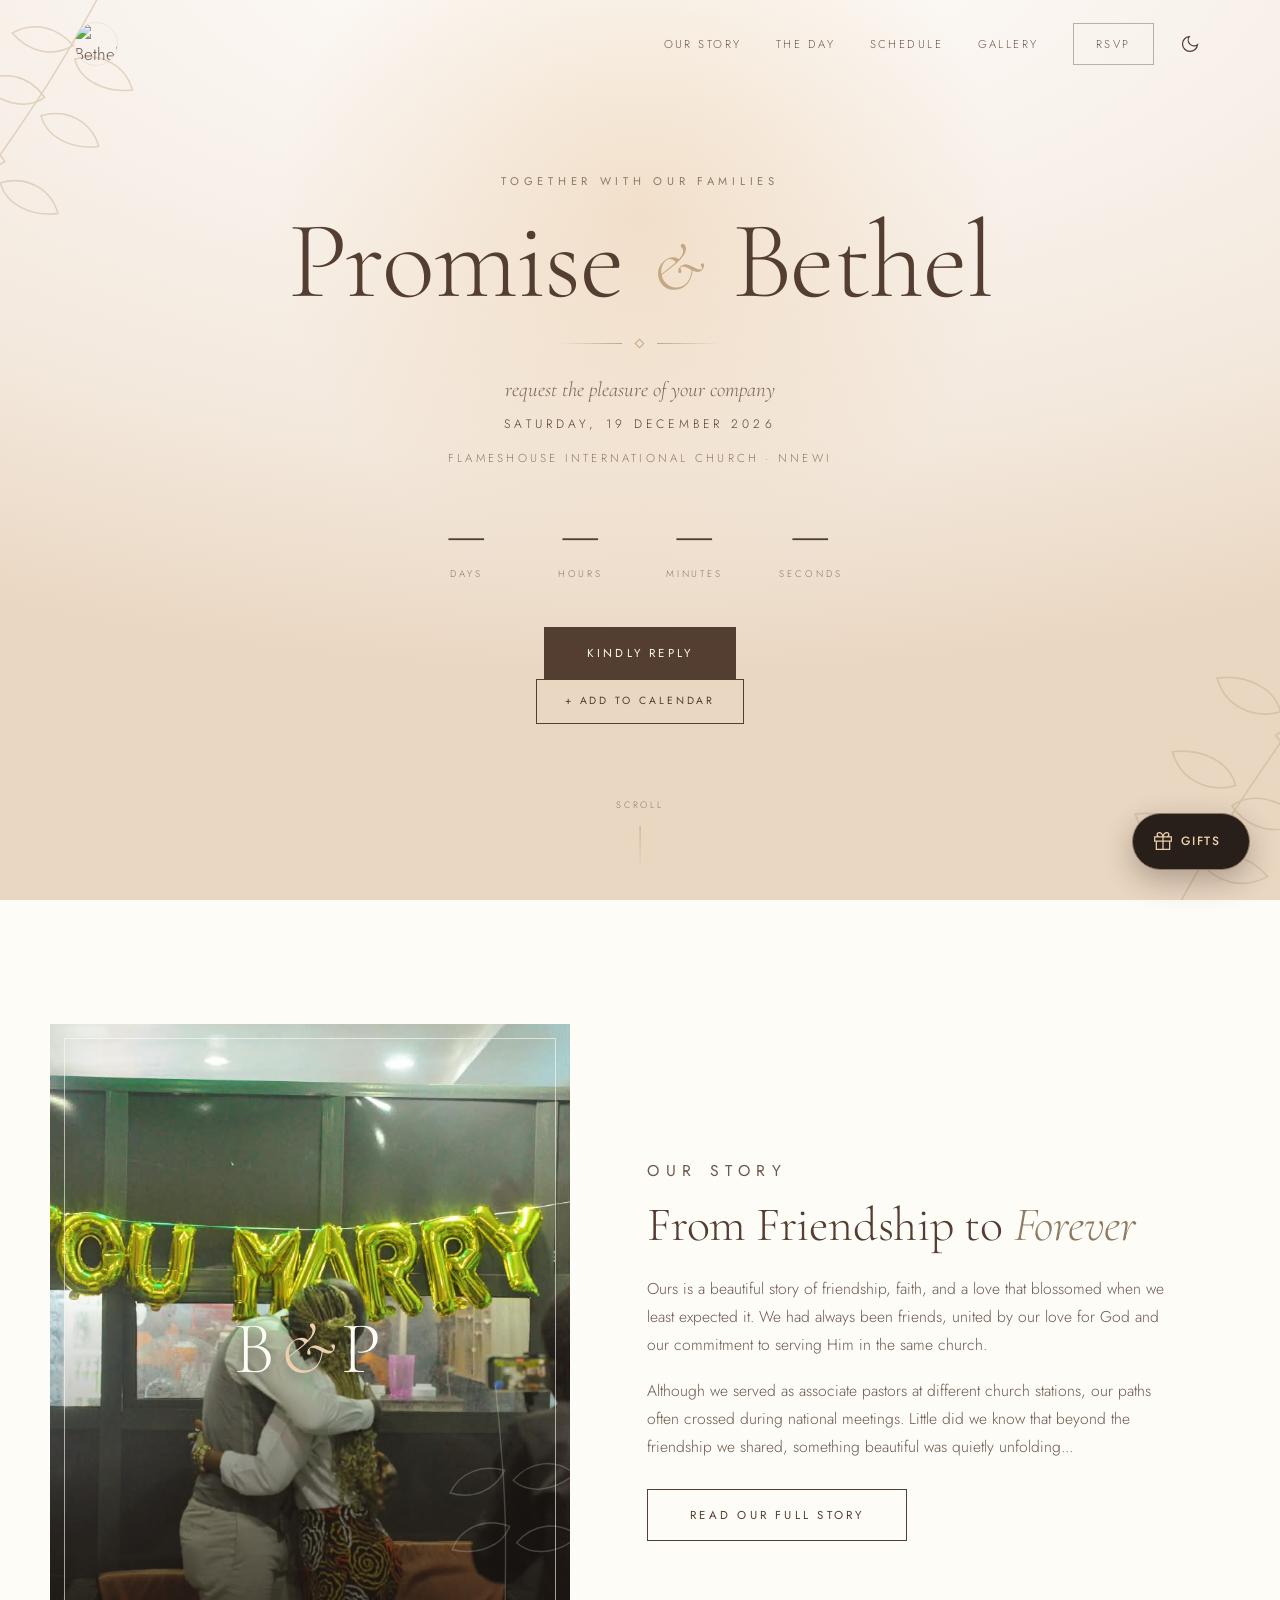
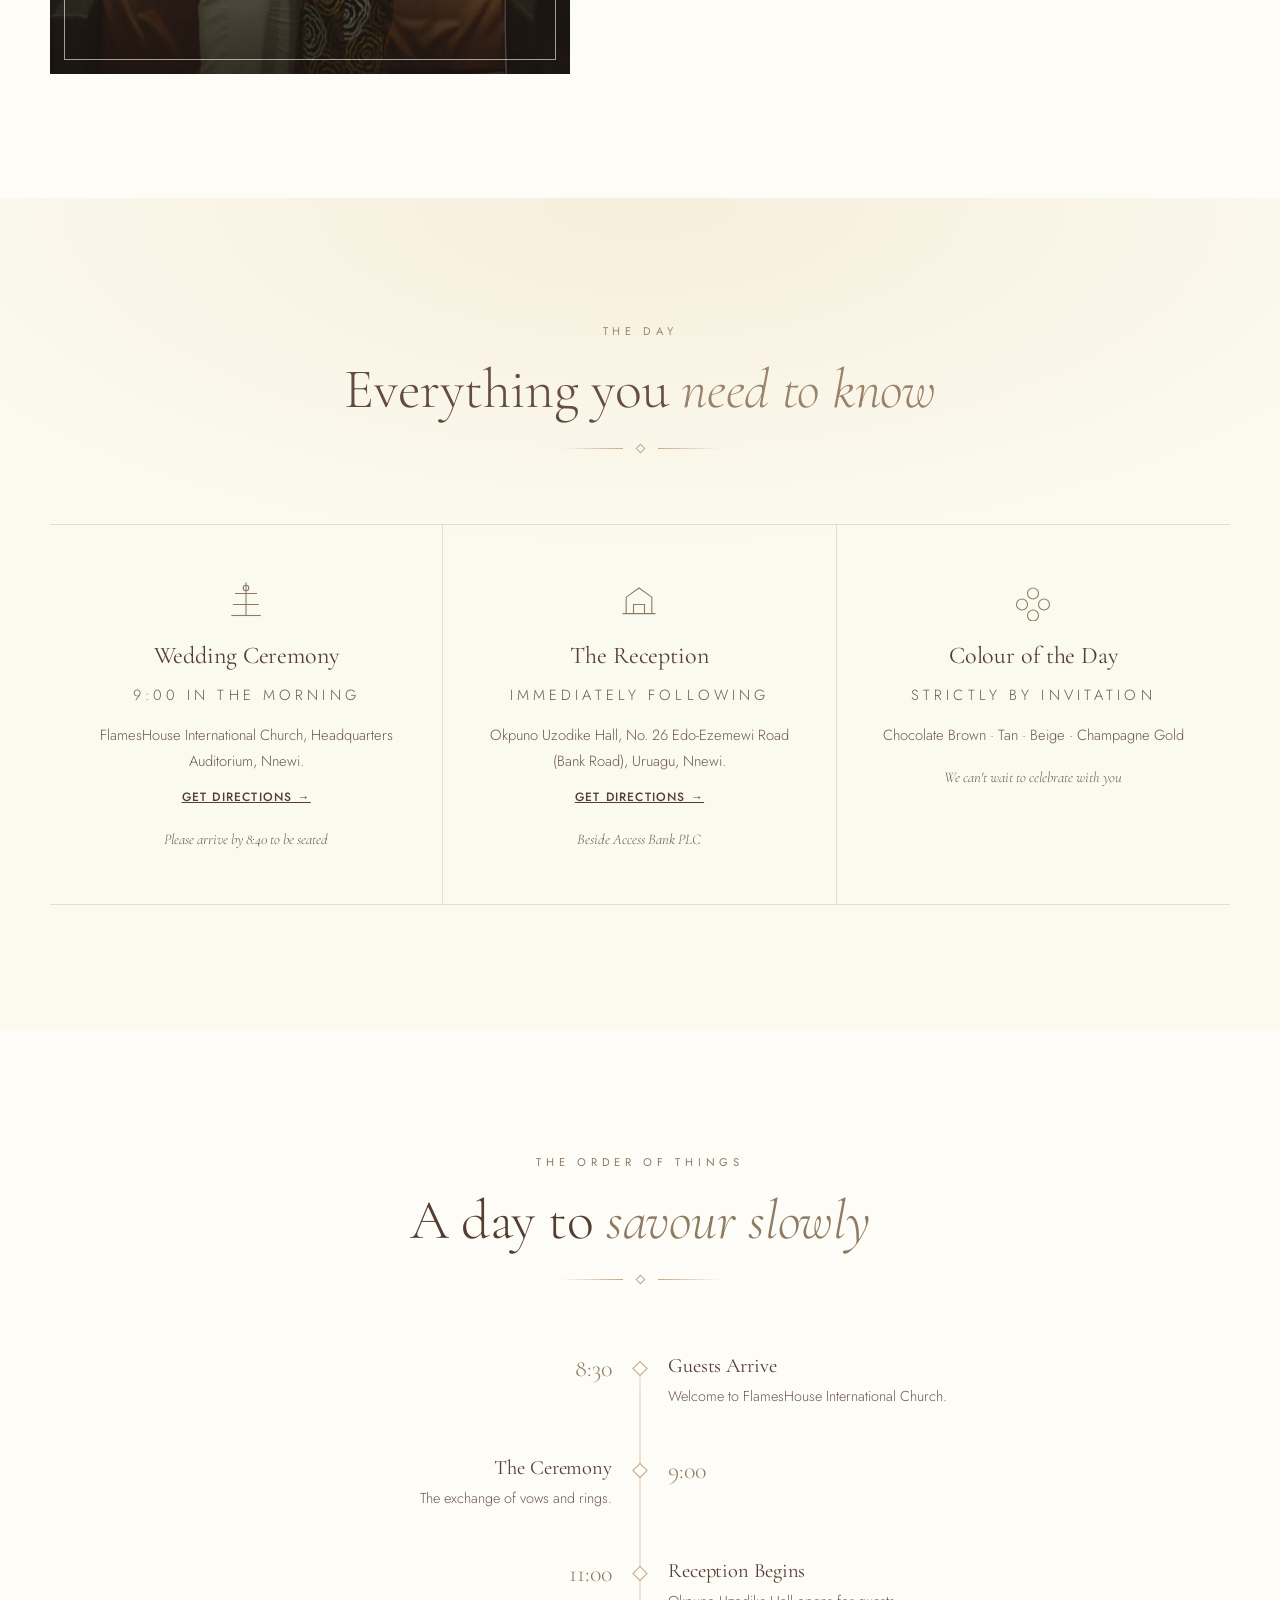
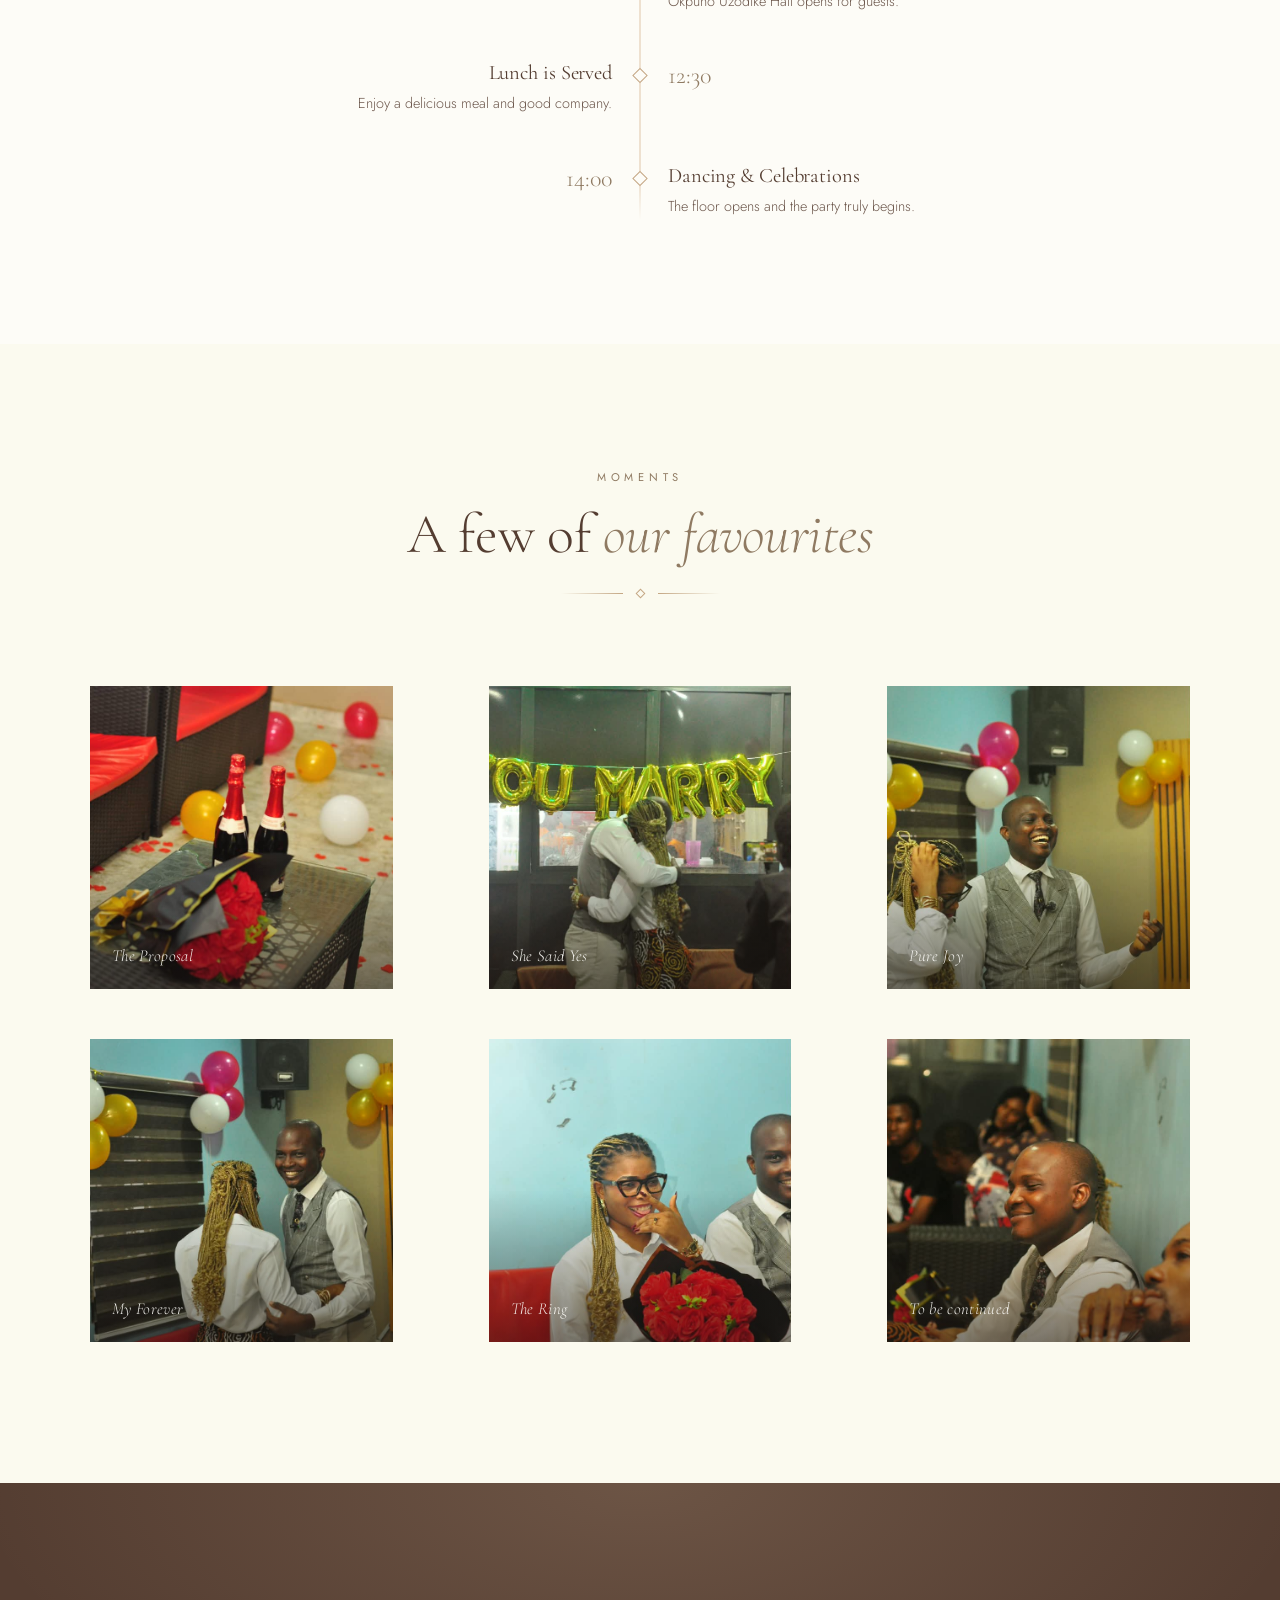
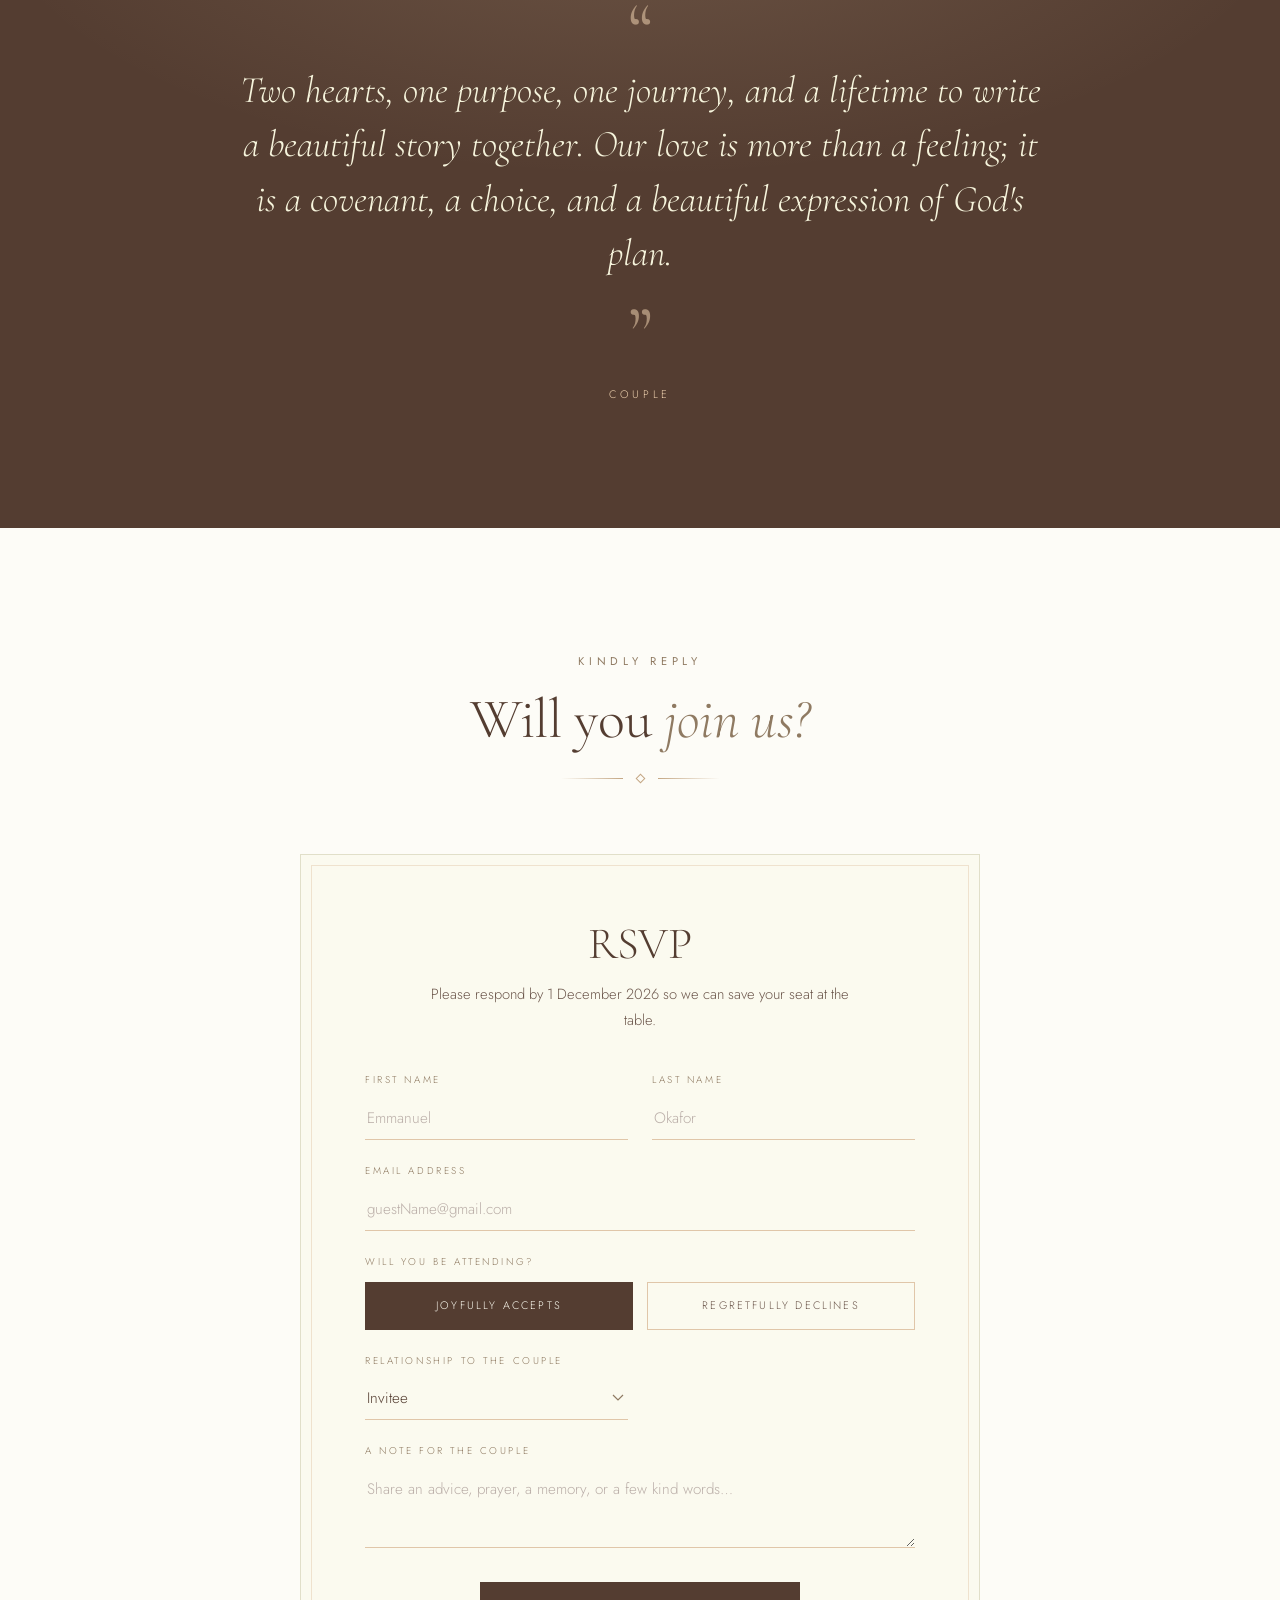
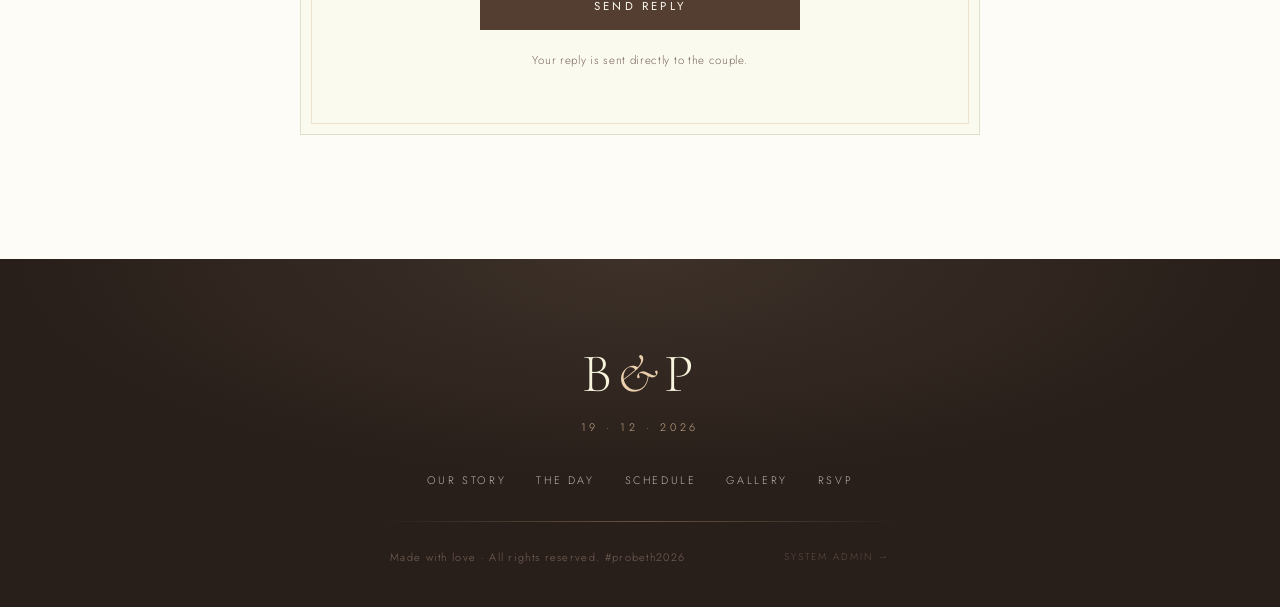
==== commit de91ff24: "Fix typo: updated probett to probeth across all files" ====
--- a/index.html
+++ b/index.html
@@ -9,8 +9,8 @@
   <meta property="og:type" content="website">
   <meta property="og:title" content="Bethel & Promise — 19 December 2026">
   <meta property="og:description" content="You are cordially invited to celebrate the wedding of Bethel & Promise. Click to view the details and RSVP.">
-  <meta property="og:image" content="https://probett-two.vercel.app/assets/images/og-image.png">
-  <meta property="og:url" content="https://probett-two.vercel.app/">
+  <meta property="og:image" content="https://probeth.vercel.app/assets/images/og-image.png">
+  <meta property="og:url" content="https://probeth.vercel.app/">
 
 <link rel="stylesheet" href="assets/css/style.css">
 <link rel="preconnect" href="https://fonts.googleapis.com">
@@ -420,7 +420,7 @@
     <div class="footer__rule"></div>
 
     <div class="footer__meta-row" style="display: flex; justify-content: space-between; align-items: center; width: 100%; max-width: 520px; margin: 0 auto; padding: 0 10px;">
-      <p class="footer__copy">Made with love &middot; All rights reserved. #ProBett2026</p>
+      <p class="footer__copy">Made with love &middot; All rights reserved. #probeth2026</p>
    
       
       <a href="admin-login.html" class="footer__admin-link" style="font-size: .62rem; letter-spacing: .2em; text-transform: uppercase; color: var(--choco-300); transition: color .35s var(--ease);">
@@ -447,6 +447,5 @@
     </svg>
     <span class="floating-registry__label">Gifts</span>
     <span class="floating-registry__text">Your presence is enough, but if you wish to bless us...</span>
-  </a>
-</body>
+  </a> 
 </html>
